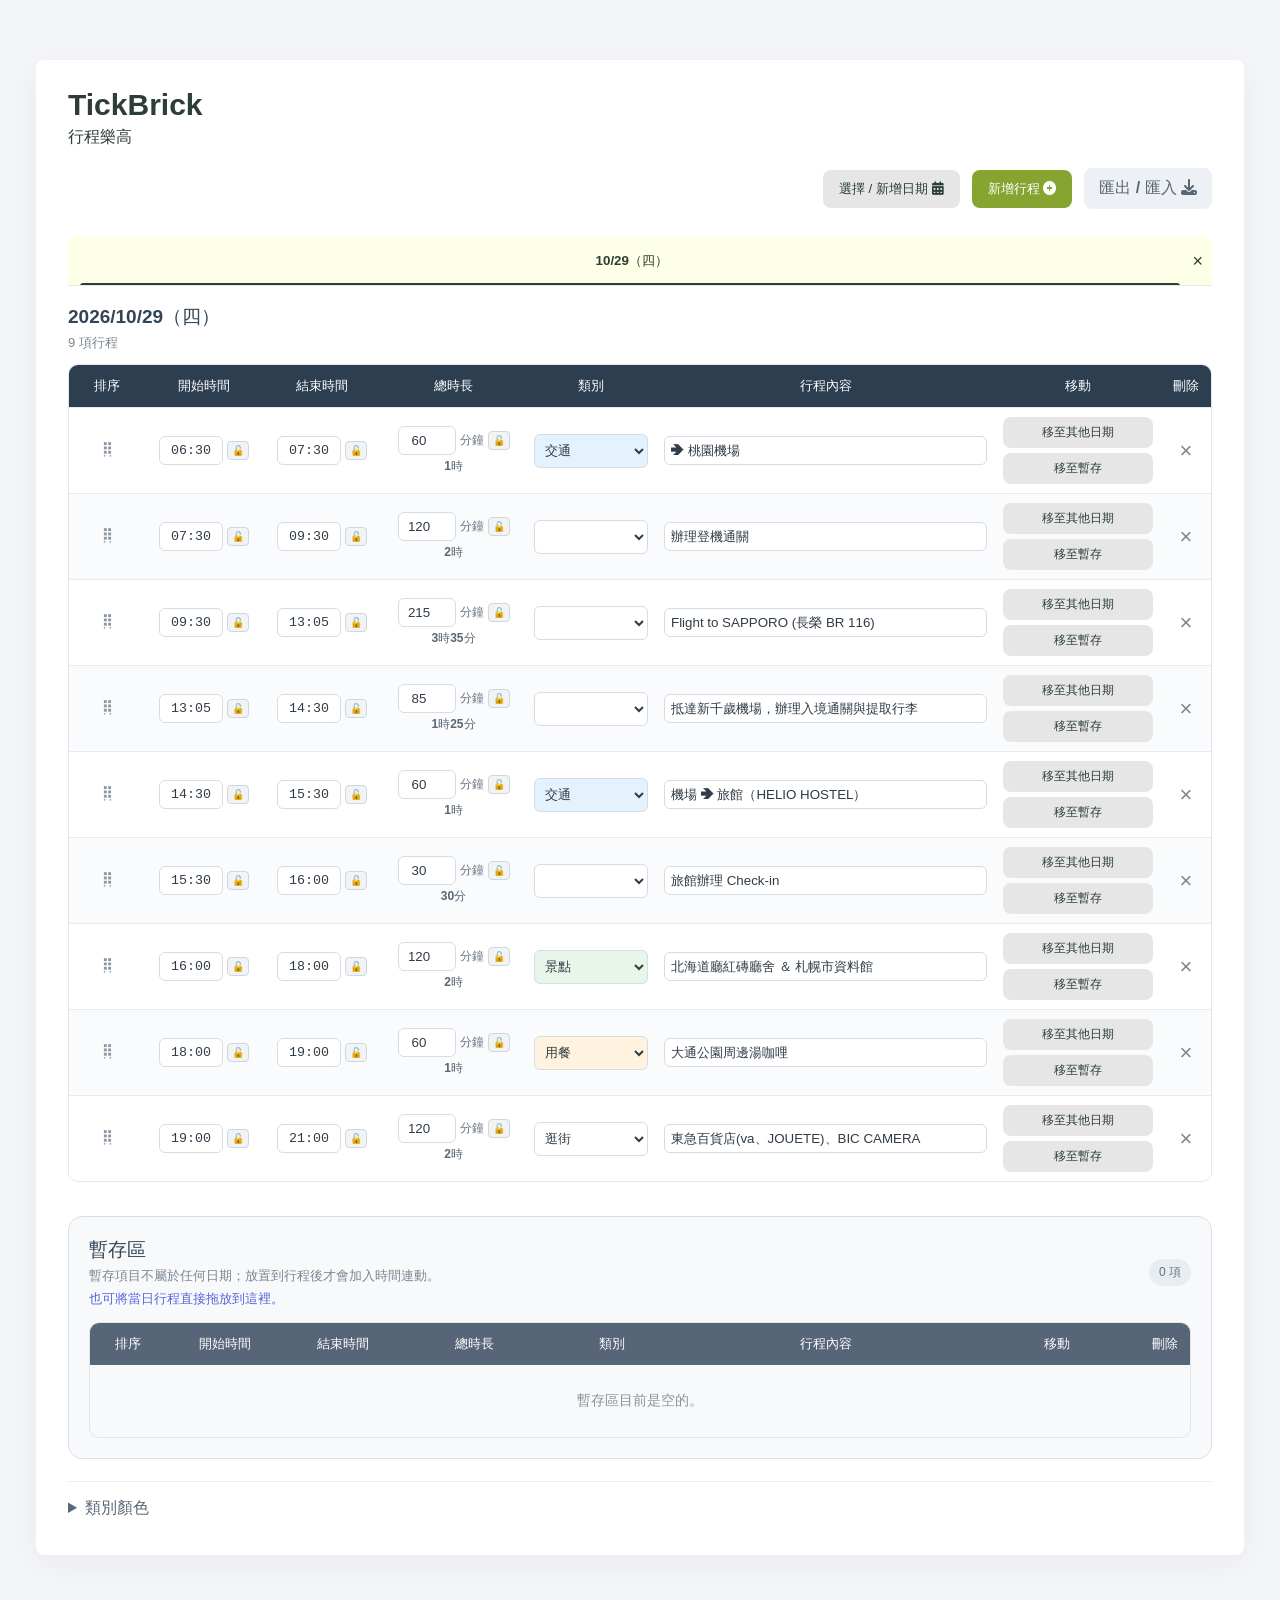
==== index.html @ a76e5cc6 "| 1.1.2 ~ 1.1.6 | 2026-10-02 | 限制行程僅能由排序欄位拖曳；新增日期頁籤插入位置標示；修正月末日期切換月份時可能跳過月份的問題。|" ====
<!doctype html>
<html lang="zh-TW">
<head>
  <meta charset="UTF-8">
  <meta name="viewport" content="width=device-width, initial-scale=1">
  <title>行程樂高 TickBrick</title>
  <meta name="description" content="TickBrick 讓行程像積木般自由堆疊。怎麼玩，時間都連動不卡關！">
  <meta name="theme-color" content="#2c3e50">
  <link rel="canonical" href="https://irenewhc.github.io/TickBrick/">
  <meta property="og:title" content="行程樂高 TickBrick">
  <meta property="og:description" content="TickBrick 讓行程像積木般自由堆疊。怎麼玩，時間都連動不卡關！">
  <meta property="og:type" content="website">
  <meta property="og:url" content="https://irenewhc.github.io/TickBrick/">
  <meta property="og:image" content="https://irenewhc.github.io/TickBrick/TickBrick_LOGO_Y.png">
  <meta property="og:image:alt" content="行程樂高 TickBrick 標誌">
  <meta name="twitter:card" content="summary_large_image">
  <meta name="twitter:title" content="行程樂高 TickBrick">
  <meta name="twitter:description" content="TickBrick 讓行程像積木般自由堆疊。怎麼玩，時間都連動不卡關！">
  <meta name="twitter:image" content="https://irenewhc.github.io/TickBrick/TickBrick_LOGO_Y.png">
  <link rel="icon" type="image/png" href="TickBrick_LOGO_Y_N.png">
  <link rel="stylesheet" href="https://cdnjs.cloudflare.com/ajax/libs/font-awesome/6.5.1/css/all.min.css">
  <link rel="stylesheet" href="style.css">
</head>
<body>
  <main class="container">
    <header class="page-header">
      <div><h1>TickBrick</h1><p class="subtitle">行程樂高</p></div>
      <div class="header-actions">
        <button id="calendarToggle" class="button secondary" type="button">選擇 / 新增日期  <i class="fa-solid fa-calendar-days"></i></button>
        <button id="addRowButton" class="button primary" type="button">新增行程 <i class="fa-solid fa-circle-plus"></i></button>
        <details class="export-menu">
          <summary>匯出 / 匯入 <i class="fa-solid fa-download"></i></summary>
          <div class="export-menu-list">
            <button id="exportImageButton" class="button" type="button">匯出圖片</button>
            <button id="exportPdfButton" class="button" type="button">匯出 PDF</button>
            <button id="exportJsonButton" class="button" type="button">匯出備份 JSON</button>
            <button id="importJsonButton" class="button" type="button">匯入備份 JSON</button>
          </div>
        </details>
        <input id="importFile" type="file" accept="application/json,.json" hidden>
        <div id="calendarPopover" class="calendar-popover" hidden>
          <div class="calendar-heading"><button id="calendarPrev" aria-label="上個月"><i class="fa-solid fa-angle-left"></i></button><strong id="calendarMonth"></strong><button id="calendarNext" aria-label="下個月"><i class="fa-solid fa-angle-right"></i></button></div>
          <div class="calendar-grid" id="calendarGrid"></div>
          <div class="calendar-legend"><span><i class="legend-has"></i>已有日期頁籤</span><span><i class="legend-none"></i>尚未建立</span></div>
        </div>
      </div>
    </header>

    <nav class="date-navigation" aria-label="行程日期">
      <div id="dateTabs" class="date-tabs" role="tablist"></div>
    </nav>

    <section class="day-section">
      <div class="section-heading"><div><h2 id="activeDateTitle"></h2><p id="daySummary"></p></div></div>
      <div class="table-wrap">
        <table id="itineraryTable">
          <thead><tr><th class="order-col">排序</th><th class="start-col">開始時間</th><th class="end-col">結束時間</th><th class="duration-col">總時長</th><th class="category-col">類別</th><th>行程內容</th><th class="move-col">移動</th><th class="delete-col">刪除</th></tr></thead>
          <tbody id="tableBody"></tbody>
        </table>
        <div id="emptyDay" class="empty-state" hidden>這一天目前沒有行程。你可以新增行程，或將暫存項目放到這一天。</div>
      </div>
    </section>

    <section id="stagingSection" class="staging-section">
      <div class="section-heading"><div><h2>暫存區</h2><p>暫存項目不屬於任何日期；放置到行程後才會加入時間連動。</p><p class="staging-drop-hint">也可將當日行程直接拖放到這裡。</p></div><span id="stagingCount" class="count-badge"></span></div>
      <div class="table-wrap"><table><thead><tr><th class="order-col">排序</th><th class="start-col">開始時間</th><th class="end-col">結束時間</th><th class="duration-col">總時長</th><th class="category-col">類別</th><th>行程內容</th><th class="move-col">移動</th><th class="delete-col">刪除</th></tr></thead><tbody id="stagingBody"></tbody></table><div id="emptyStaging" class="empty-state" hidden>暫存區目前是空的。</div></div>
    </section>

    <section class="category-settings"><details><summary>類別顏色</summary><div id="categoryColors" class="category-color-list"></div></details></section>
  </main>

  <dialog id="appDialog" class="app-dialog"><form method="dialog"><h2 id="dialogTitle"></h2><div id="dialogContent"></div><div id="dialogActions" class="dialog-actions"></div></form></dialog>
  <div id="toast" role="status" aria-live="polite"></div>
  <script src="script.js" defer></script>
</body>
</html>
---- style.css ----
:root {
    font-family: -apple-system, BlinkMacSystemFont, "Segoe UI", Roboto, sans-serif;
    color: #293645;
    background: #f3f5f8;
    font-synthesis: none;

    /* 綠色系 (Mint / Green) */ 
    --color-mint-light: #C2F0D5;
    --color-mint: #91E4B4; 
    --color-mint-bg: #ddf8e8;

    /* 黃色系 (Yellow) */
    --color-yellow: #FFF200;
    --color-yellow-light: #feffe7;

    /* 紅色系 (Red / Pink) */
    --color-red: #FF5252;
    --color-pink-light: #ffe1e1;

    /* 深綠色 (Dark Green / Neutral) */
    --color-dark-slate: #2C3E35;
    --color-gray-light: #dee9e2;

    /* 橄欖綠 / 綠黃色系 (Olive / Lime) */
    --color-olive: #87A330;
    --color-lime-light: #deeaac;

}

* {
    box-sizing: border-box
}

body {
    margin: 0;
    padding: 60px 36px;
}


/* input,
select {
    font: inherit;
} */

.container {
    max-width: 1220px;
    margin: 0 auto;
    padding: 28px 32px 36px;
    background: white;
    border-radius: 8px;
    box-shadow: 0 8px 30px #2233440c
}

.page-header {
    /* display: flex;
    justify-content: space-between;
    align-items: center;
    gap: 18px; */
    margin-bottom: 28px;
}

h1 {
    font-size: 30px;
    color: var(--color-dark-slate);
    margin: 0 0 5px;
}

.subtitle {
    margin: 0;
    color: var(--color-dark-slate);
}

.header-actions {
    position: relative;
    display: flex;
    align-items: center;
    justify-content: flex-end;
    gap: 12px;
    flex-wrap: wrap;
    margin-top: 20px;
}

.button {
    border: 0;
    border-radius: 8px;
    padding: 10px 16px;
    font-weight: 500;
    cursor: pointer;
    transition: background .15s, transform .15s;
    color: var(--color-dark-slate);
    background-color: #e6e6e6;
}

.button:hover {
    filter: brightness(.97);
    transform: translateY(-1px)
}

#calendarToggle:hover {
    background: var(--color-yellow);
    filter: none
}

.button:disabled {
    opacity: .45;
    cursor: not-allowed;
    transform: none
}

.button.primary {
    background: var(--color-olive);
    color: white;
}

.button.secondary {
    background: #e6e6e6;
}

.button.danger {
    background: var(--color-red);
    color: white
}

.button.small {
    padding: 7px 9px;
    font-size: 12px;
    white-space: nowrap
}

.date-navigation {
    display: flex;
    align-items: center;
    gap: 12px;
    border-bottom: 1px solid #e4e8ed;
    margin-bottom: 18px
}

.date-tabs {
    display: flex;
    align-items: stretch;
    gap: 6px;
    flex: 1;
    min-width: 0;
    overflow: hidden;
    min-height: 48px
}

.date-tab {
    position: relative;
    display: flex;
    align-items: stretch;
    flex: 1 1 0;
    min-width: 0;
    border-radius: 8px 8px 0 0;
    overflow: hidden;
    transition: flex-grow .18s ease
}

.date-tab:hover {
    flex-grow: 2.2
}

.date-tab-select {
    position: relative;
    min-width: 0;
    overflow: hidden;
    text-overflow: ellipsis;
    padding: 11px 8px 11px 15px;
    border: 0;
    background: transparent;
    color: #66727f;
    white-space: nowrap;
    cursor: pointer;
    flex: 1
}

.date-tab:hover .date-tab-select {
    overflow: visible;
    text-overflow: clip
}

.date-tab:hover .date-tab-select:after,
.date-tab.active .date-tab-select:after {
    content: "";
    position: absolute;
    bottom: -1px;
    left: 12px;
    right: 8px;
    height: 3px;
    background: var(--color-dark-slate);
    border-radius: 4px 4px 0 0
}

.date-tab.active .date-tab-select {
    color: var(--color-dark-slate);
    background: var(--color-yellow-light);
    font-weight: 700;
}

.date-tab-close {
    border: 0;
    padding: 0 9px 1px 4px;
    background: transparent;
    color: #84909c;
    font-size: 18px;
    line-height: 1;
    cursor: pointer
}

.date-tab.active .date-tab-close {
    background: var(--color-yellow-light);
    color: var(--color-dark-slate);
}

.date-tab-close:hover {
    background: var(--color-pink-light) !important;
    color: var(--color-red) !important;
}

.date-tab[draggable=true] {
    cursor: grab
}

.date-tab:active {
    cursor: grabbing
}

.export-menu {
    position: relative
}

.export-menu summary {
    list-style: none;
    border-radius: 8px;
    padding: 10px 15px;
    font-weight: 650;
    cursor: pointer;
    color: #596675;
    background: #edf0f4;
    transition: background .15s, transform .15s
}

.export-menu summary::-webkit-details-marker {
    display: none
}

.export-menu summary:hover {
    filter: brightness(.97);
    transform: translateY(-1px)
}

.export-menu-list {
    position: absolute;
    right: 0;
    top: calc(100% + 7px);
    z-index: 11;
    display: grid;
    gap: 7px;
    min-width: 174px;
    padding: 9px;
    background: #fff;
    border: 1px solid #dfe4eb;
    border-radius: 10px;
    box-shadow: 0 12px 32px #24344724
}

.export-menu-list .button {
    text-align: left;
    white-space: nowrap
}

.day-section {
    margin-bottom: 32px
}

.section-heading {
    display: flex;
    align-items: center;
    justify-content: space-between;
    gap: 15px;
    margin: 0 0 12px
}

.section-heading h2 {
    font-size: 19px;
    margin: 0 0 4px;
    color: #334455
}

.section-heading p {
    font-size: 13px;
    color: #7a8692;
    margin: 0
}

.table-wrap {
    overflow-x: auto;
    border: 1px solid #e2e6eb;
    border-radius: 10px
}

table {
    width: 100%;
    border-collapse: collapse;
    min-width: 760px
}

th {
    background: #2c3e50;
    color: #fff;
    font-size: 13px;
    font-weight: 650;
    padding: 12px 9px;
    text-align: center
}

td {
    border-top: 1px solid #e7eaee;
    padding: 9px 8px;
    text-align: center;
    vertical-align: middle
}

.order-col {
    width: 76px
}

.start-col,
.end-col {
    width: 118px
}

.duration-col {
    width: 145px
}

.category-col {
    width: 130px
}

.move-col {
    width: 166px
}

.delete-col {
    width: 50px
}

.schedule-row {
    background: #fff
}

.schedule-row:nth-child(even) {
    background: #fafbfc
}

.schedule-row.drag-over {
    box-shadow: inset 0 3px #5662e9
}

.pending-row {
    background: #fff8df !important
}

.new-row-highlight {
    background: #e9f49d !important
}

.conflict-highlight {
    outline: 3px solid #e74c3c;
    outline-offset: -3px;
    background: #fdedec !important;
    animation: pulse-border 1s infinite alternate
}

.conflict-field-highlight {
    background: #ffeaa7 !important;
    box-shadow: 0 0 8px #d6303199;
    font-weight: 700
}

@keyframes pulse-border {
    from {
        outline-color: #e74c3c;
        box-shadow: inset 0 0 5px #e74c3c80
    }

    to {
        outline-color: #c0392b;
        box-shadow: inset 0 0 15px #c0392bcc
    }
}

.drag-handle {
    display: inline-block;
    cursor: grab;
    color: #8a96a3;
    font-size: 23px;
    line-height: 1;
    user-select: none
}

.pending-tag {
    display: block;
    font-size: 10px;
    color: #946c00;
    font-weight: 700;
    margin-top: 4px
}

.time-cell,
.duration-cell {
    display: flex;
    justify-content: center;
    align-items: center;
    gap: 4px
}

.time-input {
    width: 64px;
    text-align: center;
    font-family: ui-monospace, monospace
}

.duration-cell {
    display: grid;
    gap: 3px;
    font-size: 12px;
    color: #697581
}

.duration-editor {
    display: flex;
    justify-content: center;
    align-items: center;
    gap: 4px
}

.duration-input {
    width: 58px;
    text-align: center
}

.duration-display {
    color: #596675;
    font-weight: 650
}

.lock-btn {
    border: 1px solid #cfd6de;
    border-radius: 4px;
    background: #f1f3f5;
    color: #70808d;
    font-size: 10px;
    padding: 3px 4px;
    cursor: pointer
}

.lock-btn.locked {
    background: #e74c3c;
    border-color: #c0392b;
    color: #fff
}

input,
select {
    border: 1px solid #d6dce3;
    border-radius: 6px;
    padding: 6px;
    color: #303c47;
    background: white
}

.category-select {
    width: 100%;
    min-height: 34px
}

.content-input {
    width: 100%;
    min-width: 170px;
    text-align: left
}

.row-actions {
    display: flex;
    flex-direction: column;
    align-items: center;
    justify-content: center;
    gap: 5px
}

.row-actions .button {
    width: 100%;
    box-sizing: border-box;
    text-align: center
}

.icon-button {
    border: 0;
    border-radius: 6px;
    background: transparent;
    color: #7e8893;
    font-size: 22px;
    cursor: pointer;
    padding: 4px 8px
}

.icon-button:hover {
    background: #f7e9eb;
    color: #be3844
}

.empty-state {
    padding: 27px;
    text-align: center;
    color: #89939d;
    font-size: 14px
}

.empty-state.drag-over {
    box-shadow: inset 0 0 0 3px #5662e9;
    background: #eef0ff
}

.staging-section {
    margin-top: 34px;
    padding: 20px;
    border: 1px solid #d9e0e8;
    border-radius: 14px;
    background: #f7f9fb;
    transition: border-color .15s, background .15s, box-shadow .15s
}

.staging-section.drop-target {
    border-color: #5662e9;
    background: #eef0ff;
    box-shadow: 0 0 0 3px #5662e929
}

.staging-drop-hint {
    margin-top: 5px !important;
    color: #5965db !important;
    font-weight: 650
}

.staging-section .section-heading {
    margin-bottom: 14px
}

.staging-section th {
    background: #566578
}

.count-badge {
    padding: 5px 10px;
    border-radius: 99px;
    background: #e8edf2;
    color: #61707e;
    font-size: 12px;
    white-space: nowrap
}

.category-settings {
    margin-top: 22px;
    border-top: 1px solid #edf0f3;
    padding-top: 16px
}

.category-settings summary {
    cursor: pointer;
    color: #596675;
    font-weight: 650
}

.category-color-list {
    display: flex;
    gap: 18px;
    flex-wrap: wrap;
    padding: 16px 4px 2px
}

.category-color {
    display: flex;
    align-items: center;
    gap: 8px;
    font-size: 13px
}

.category-color input {
    width: 36px;
    height: 28px;
    padding: 2px;
    cursor: pointer
}

.calendar-popover {
    position: absolute;
    right: 0;
    top: 46px;
    width: 300px;
    padding: 15px;
    background: white;
    border: 1px solid #dfe4eb;
    border-radius: 12px;
    box-shadow: 0 12px 32px #24344724;
    z-index: 10
}

.calendar-heading {
    display: flex;
    align-items: center;
    justify-content: space-between;
    margin-bottom: 11px
}

.calendar-heading button {
    width: 31px;
    height: 31px;
    border: 0;
    border-radius: 7px;
    background: #f0f2f6;
    font-size: 22px;
    cursor: pointer
}

.calendar-grid {
    display: grid;
    grid-template-columns: repeat(7, 1fr);
    gap: 4px;
    text-align: center
}

.weekday {
    padding: 5px 0;
    font-size: 11px;
    color: #83909d
}

.calendar-day {
    height: 31px;
    border: 1px solid transparent;
    border-radius: 7px;
    background: #f0f2f5;
    color: #737f8b;
    cursor: pointer
}

.calendar-day.has-date {
    background: #e4f3ea;
    color: #267347;
    font-weight: 700
}

.calendar-day.selected {
    outline: 2px solid #5a63e8;
    outline-offset: 1px
}

.calendar-day:disabled {
    cursor: not-allowed;
    opacity: .56
}

.calendar-day:hover {
    border-color: #6470ed
}

.calendar-legend {
    display: flex;
    gap: 13px;
    margin-top: 12px;
    font-size: 11px;
    color: #77828e
}

.calendar-legend span {
    display: flex;
    align-items: center;
    gap: 5px
}

.calendar-legend i {
    width: 11px;
    height: 11px;
    border-radius: 3px;
    background: #e4f3ea
}

.calendar-legend .legend-none {
    background: #f0f2f5
}

.app-dialog {
    width: min(520px, calc(100% - 30px));
    border: 0;
    border-radius: 14px;
    padding: 24px;
    box-shadow: 0 22px 70px #1c2a3b38;
    color: #344252
}

.app-dialog::backdrop {
    background: #17243470
}

.app-dialog h2 {
    font-size: 19px;
    margin: 0 0 16px
}

.app-dialog form {
    margin: 0
}

.app-dialog p {
    line-height: 1.6
}

.dialog-actions {
    display: flex;
    justify-content: flex-end;
    gap: 9px;
    flex-wrap: wrap;
    margin-top: 22px
}

.date-choice {
    display: grid;
    gap: 10px
}

.date-choice p {
    margin: 0 0 3px
}

.date-choice small {
    color: #7b8792
}

.delete-confirm-item {
    padding: 8px 10px;
    border-radius: 6px;
    background: #ecf0f1;
    color: #2c3e50;
    font-weight: 700;
    line-height: 1.5
}

.conflict-message {
    color: #c0392b;
    font-weight: 700
}

.conflict-hint {
    color: #687581;
    font-size: 13px
}

.export-options {
    display: grid;
    gap: 13px
}

.select-all {
    font-weight: 700
}

.export-date-list {
    display: grid;
    grid-template-columns: repeat(2, minmax(0, 1fr));
    gap: 9px;
    padding: 12px;
    background: #f6f8fa;
    border-radius: 8px;
    max-height: 220px;
    overflow: auto
}

.export-date-list label,
.pdf-mode label {
    display: flex;
    align-items: center;
    gap: 7px;
    font-size: 14px
}

.export-date-list input,
.pdf-mode input,
.select-all input {
    accent-color: #545fe7
}

.pdf-mode {
    display: grid;
    gap: 9px;
    border: 1px solid #e1e5eb;
    border-radius: 8px;
    padding: 12px
}

.pdf-mode legend {
    padding: 0 5px;
    font-size: 13px;
    color: #6c7885
}

.pdf-mode label:has(input:disabled) {
    color: #98a2ad;
    cursor: not-allowed
}

.pdf-mode .option-hint {
    font-size: 12px;
    color: #87919b
}

#toast {
    position: fixed;
    bottom: 22px;
    left: 50%;
    transform: translate(-50%, 15px);
    opacity: 0;
    pointer-events: none;
    background: #243746;
    color: white;
    padding: 11px 18px;
    border-radius: 9px;
    box-shadow: 0 7px 22px #1e2b3b2a;
    transition: opacity .2s, transform .2s;
    z-index: 20;
    font-size: 14px
}

#toast.show {
    opacity: 1;
    transform: translate(-50%, 0)
}

@media(max-width:720px) {
    body {
        padding: 12px 8px 36px
    }

    .container {
        padding: 21px 13px;
        border-radius: 12px
    }

    .page-header {
        align-items: flex-start;
        flex-direction: column
    }

    h1 {
        font-size: 25px
    }

    .header-actions {
        width: 100%;
        justify-content: stretch
    }

    .header-actions>.button,
    .export-menu {
        flex: 1
    }

    .header-actions .button,
    .export-menu summary {
        font-size: 12px;
        padding: 9px;
        width: 100%;
        text-align: center
    }

    .export-menu-list {
        left: 0;
        right: auto;
        min-width: 100%
    }

    .date-navigation {
        align-items: flex-start
    }

    .date-tabs {
        min-height: 43px
    }

    .date-tab-select {
        padding: 10px 5px 10px 11px;
        font-size: 13px
    }

    .date-tab-close {
        padding-right: 7px;
        font-size: 16px
    }

    .section-heading {
        align-items: flex-start
    }

    .section-heading h2 {
        font-size: 17px
    }

    .section-heading p {
        max-width: 270px;
        line-height: 1.45
    }

    .staging-section {
        padding: 14px 9px
    }

    .export-date-list {
        grid-template-columns: 1fr
    }

    .dialog-actions .button {
        flex: 1
    }
}

@media print {
    body {
        padding: 0;
        background: #fff
    }

    .container {
        box-shadow: none;
        max-width: none;
        padding: 0
    }

    .page-header,
    .date-navigation,
    .staging-section,
    .category-settings,
    .section-heading button {
        display: none !important
    }

    .table-wrap {
        overflow: visible;
        border: 0
    }

    table {
        min-width: 0
    }

    th,
    td {
        border: 1px solid #bbb
    }

    th {
        background: #ddd;
        color: #222;
        print-color-adjust: exact
    }

    .day-section {
        margin: 0
    }
}
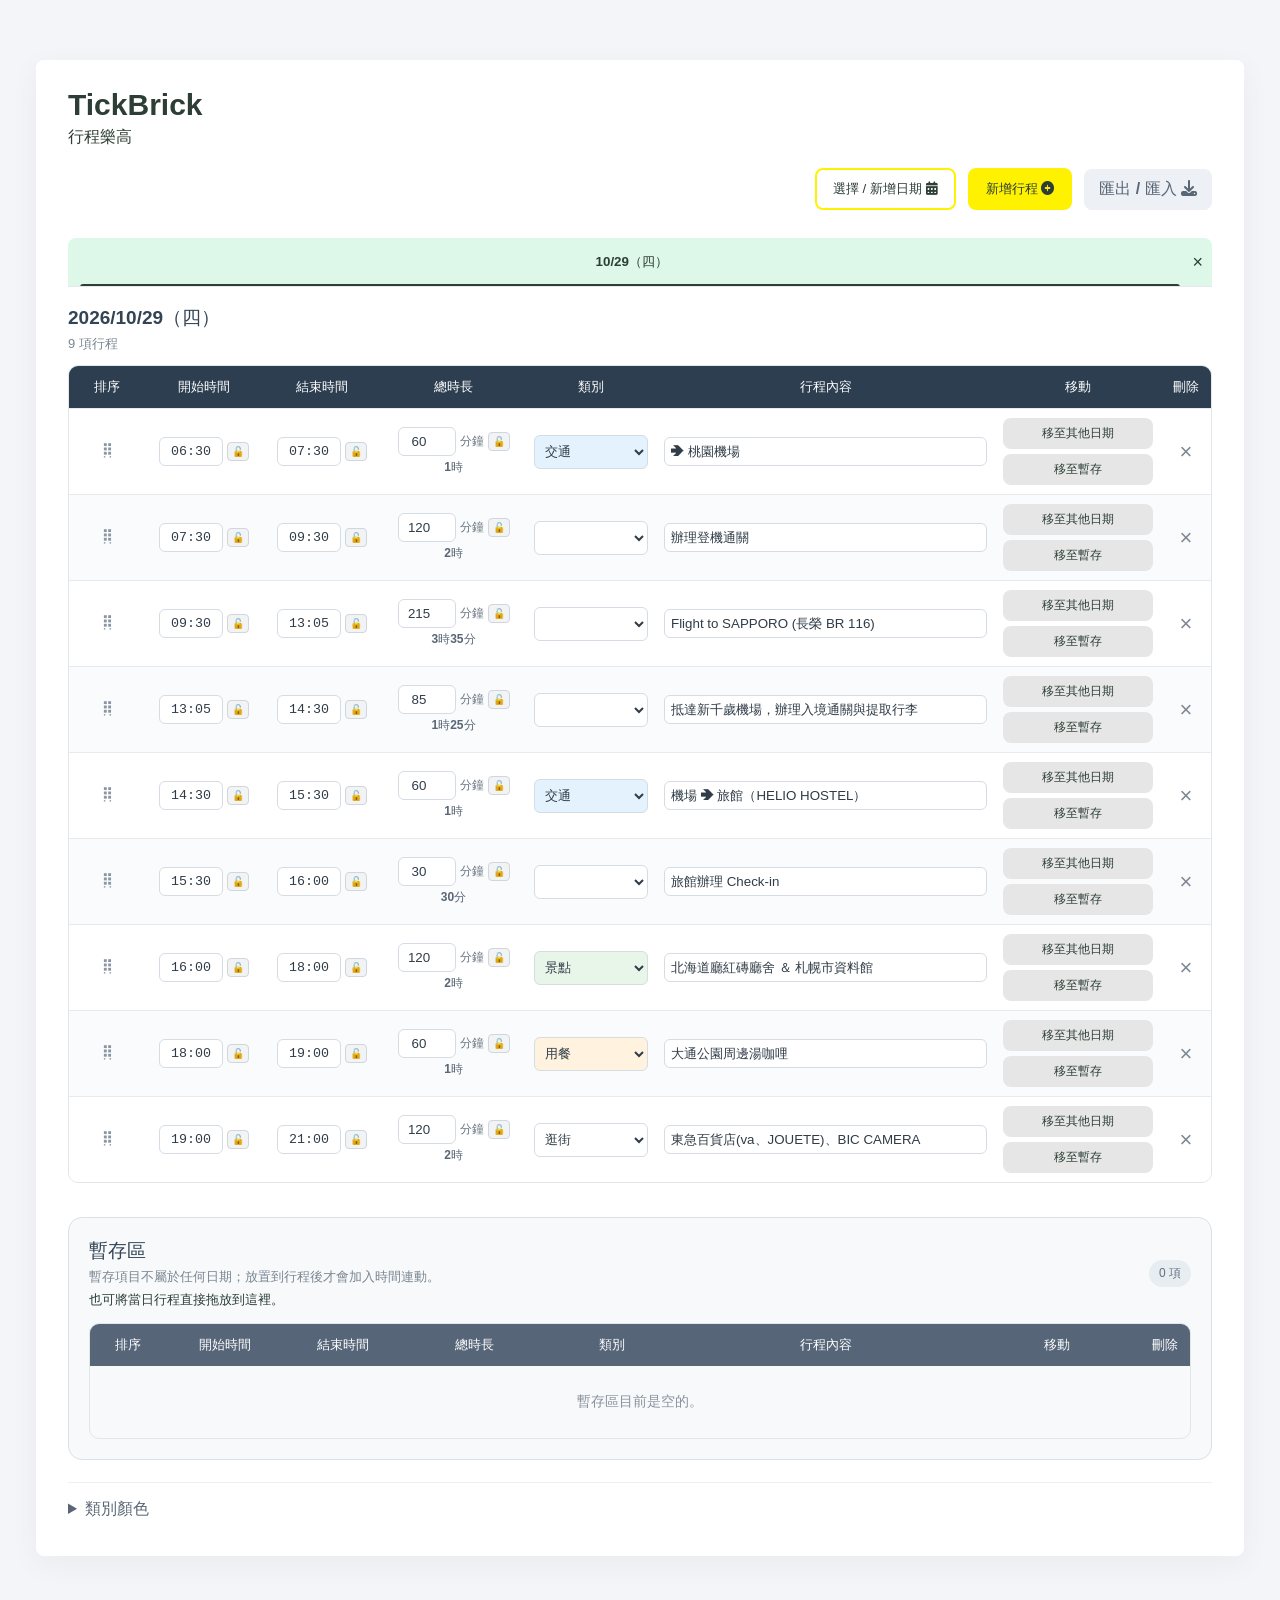
==== commit e9279f51: "renew css color" ====
--- a/index.html
+++ b/index.html
@@ -26,7 +26,7 @@
     <header class="page-header">
       <div><h1>TickBrick</h1><p class="subtitle">行程樂高</p></div>
       <div class="header-actions">
-        <button id="calendarToggle" class="button secondary" type="button">選擇 / 新增日期  <i class="fa-solid fa-calendar-days"></i></button>
+        <button id="calendarToggle" class="button minor" type="button">選擇 / 新增日期  <i class="fa-solid fa-calendar-days"></i></button>
         <button id="addRowButton" class="button primary" type="button">新增行程 <i class="fa-solid fa-circle-plus"></i></button>
         <details class="export-menu">
           <summary>匯出 / 匯入 <i class="fa-solid fa-download"></i></summary>
--- a/style.css
+++ b/style.css
@@ -93,11 +93,10 @@
 
 .button:hover {
     filter: brightness(.97);
-    transform: translateY(-1px)
+    transform: translateY(-3px)
 }
 
 #calendarToggle:hover {
-    background: var(--color-yellow);
     filter: none
 }
 
@@ -108,12 +107,17 @@
 }
 
 .button.primary {
-    background: var(--color-olive);
-    color: white;
+    background: var(--color-yellow);
+    border: 2px solid var(--color-yellow);
+}
+
+.button.minor {
+    background: white;
+    border: 2px solid var(--color-yellow);
 }
 
 .button.secondary {
-    background: #e6e6e6;
+    /* background: white; */
 }
 
 .button.danger {
@@ -153,11 +157,15 @@
     min-width: 0;
     border-radius: 8px 8px 0 0;
     overflow: hidden;
-    transition: flex-grow .18s ease
+    transition: flex-grow .18s ease;
 }
 
 .date-tab:hover {
-    flex-grow: 2.2
+    flex-grow: 2.2;
+}
+
+.date-tabs.is-dragging .date-tab:hover {
+    flex-grow: 1;
 }
 
 .date-tab-select {
@@ -171,12 +179,12 @@
     color: #66727f;
     white-space: nowrap;
     cursor: pointer;
-    flex: 1
+    flex: 1;
 }
 
 .date-tab:hover .date-tab-select {
     overflow: visible;
-    text-overflow: clip
+    text-overflow: clip;
 }
 
 .date-tab:hover .date-tab-select:after,
@@ -193,7 +201,7 @@
 
 .date-tab.active .date-tab-select {
     color: var(--color-dark-slate);
-    background: var(--color-yellow-light);
+    background: var(--color-mint-bg);
     font-weight: 700;
 }
 
@@ -208,7 +216,7 @@
 }
 
 .date-tab.active .date-tab-close {
-    background: var(--color-yellow-light);
+    background: var(--color-mint-bg);
     color: var(--color-dark-slate);
 }
 
@@ -223,6 +231,32 @@
 
 .date-tab:active {
     cursor: grabbing
+}
+
+.date-tab.tab-dragging {
+    opacity: .45
+}
+
+.date-tab.tab-drop-before::before,
+.date-tab.tab-drop-after::after {
+    content: "";
+    position: absolute;
+    z-index: 2;
+    top: 5px;
+    bottom: 5px;
+    width: 4px;
+    border-radius: 4px;
+    background: #5662e9;
+    box-shadow: 0 0 0 2px #eef0ff;
+    pointer-events: none
+}
+
+.date-tab.tab-drop-before::before {
+    left: 0
+}
+
+.date-tab.tab-drop-after::after {
+    right: 0
 }
 
 .export-menu {
@@ -358,6 +392,10 @@
     box-shadow: inset 0 3px #5662e9
 }
 
+.schedule-row.row-dragging {
+    opacity: .42
+}
+
 .pending-row {
     background: #fff8df !important
 }
@@ -508,7 +546,7 @@
 
 .icon-button:hover {
     background: #f7e9eb;
-    color: #be3844
+    color: var(--color-red)
 }
 
 .empty-state {
@@ -540,7 +578,7 @@
 
 .staging-drop-hint {
     margin-top: 5px !important;
-    color: #5965db !important;
+    color: var(--color-dark-slate) !important;
     font-weight: 650
 }
 
@@ -647,8 +685,8 @@
 }
 
 .calendar-day.has-date {
-    background: #e4f3ea;
-    color: #267347;
+    background: var(--color-pink-light);
+    color: var(--color-red);
     font-weight: 700
 }
 
@@ -967,4 +1005,4 @@
     .day-section {
         margin: 0
     }
-}+}
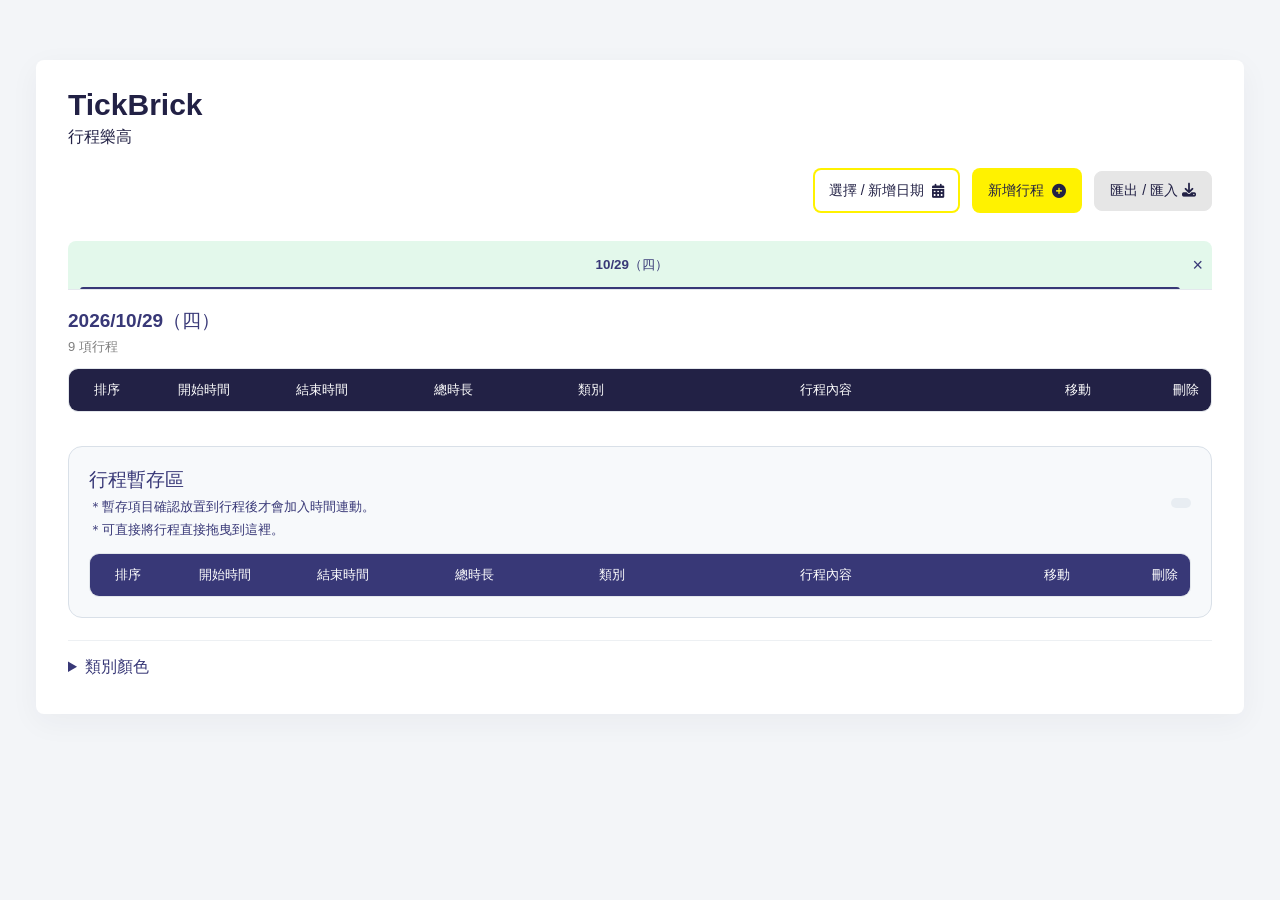
==== commit d8510d8f: "| 1.2.21~1.2.25 | 2026-10-05 | 調整時間連動多選項燈箱文案+xo4u1,6。新增三欄位、空白內容、無重複內文，以及真實鎖定篩選為單一選項時正確自動執行的回歸測試。 |" ====
--- a/index.html
+++ b/index.html
@@ -62,7 +62,7 @@
     </section>
 
     <section id="stagingSection" class="staging-section">
-      <div class="section-heading"><div><h2>暫存區</h2><p>暫存項目不屬於任何日期；放置到行程後才會加入時間連動。</p><p class="staging-drop-hint">也可將當日行程直接拖放到這裡。</p></div><span id="stagingCount" class="count-badge"></span></div>
+      <div class="section-heading"><div><h2>行程暫存區</h2><p class="staging-drop-hint">＊暫存項目確認放置到行程後才會加入時間連動。</p><p class="staging-drop-hint">＊可直接將行程直接拖曳到這裡。</p></div><span id="stagingCount" class="count-badge"></span></div>
       <div class="table-wrap"><table><thead><tr><th class="order-col">排序</th><th class="start-col">開始時間</th><th class="end-col">結束時間</th><th class="duration-col">總時長</th><th class="category-col">類別</th><th>行程內容</th><th class="move-col">移動</th><th class="delete-col">刪除</th></tr></thead><tbody id="stagingBody"></tbody></table><div id="emptyStaging" class="empty-state" hidden>暫存區目前是空的。</div></div>
     </section>
 
--- a/style.css
+++ b/style.css
@@ -1,29 +1,40 @@
+/* 基礎設定：字型、色彩變數與全域版面 */
 :root {
     font-family: -apple-system, BlinkMacSystemFont, "Segoe UI", Roboto, sans-serif;
-    color: #293645;
+    color: var(--color-purple-950);
     background: #f3f5f8;
     font-synthesis: none;
 
     /* 綠色系 (Mint / Green) */ 
     --color-mint-light: #C2F0D5;
-    --color-mint: #91E4B4; 
-    --color-mint-bg: #ddf8e8;
+    /* --color-mint: #91E4B4;  */
+    --color-mint-bg: #e3f8eb;
 
     /* 黃色系 (Yellow) */
     --color-yellow: #FFF200;
+    --color-yellow-hover: #cab300;
     --color-yellow-light: #feffe7;
+    --color-yellow-bg: #fffccc;
 
     /* 紅色系 (Red / Pink) */
     --color-red: #FF5252;
     --color-pink-light: #ffe1e1;
-
-    /* 深綠色 (Dark Green / Neutral) */
-    --color-dark-slate: #2C3E35;
-    --color-gray-light: #dee9e2;
-
-    /* 橄欖綠 / 綠黃色系 (Olive / Lime) */
-    --color-olive: #87A330;
-    --color-lime-light: #deeaac;
+    --color-pink-bg: #fff1f1;
+    --color-pink-heavy: #c11414;
+
+    /* 灰色 (Gray) */
+    --color-gray: #e6e6e6;
+    --color-gray-light: #f6f6f6;
+    --color-gray-heavy: #7F7F7F;
+
+    /* 藍紫色 (Purple) */
+    --color-purple-300: #b0bef1;
+    --color-purple-200: #ced8f7;
+    --color-purple-700: #4e4ab8;
+    --color-purple-800: #3D3B8E;
+    --color-purple-900: #383877;
+    --color-purple-950: #222145;
+
 
 }
 
@@ -42,6 +53,7 @@
     font: inherit;
 } */
 
+/* 頁首與共用按鈕 */
 .container {
     max-width: 1220px;
     margin: 0 auto;
@@ -61,13 +73,13 @@
 
 h1 {
     font-size: 30px;
-    color: var(--color-dark-slate);
+    color: var(--color-purple-950);
     margin: 0 0 5px;
 }
 
 .subtitle {
     margin: 0;
-    color: var(--color-dark-slate);
+    color: var(--color-purple-950);
 }
 
 .header-actions {
@@ -81,56 +93,76 @@
 }
 
 .button {
+    display: inline-flex;
+    align-items: center;
+    justify-content: center;
+    gap: 8px;
     border: 0;
     border-radius: 8px;
-    padding: 10px 16px;
+    padding: 12px 16px;
+    font-size: 14px;
     font-weight: 500;
+    line-height: 1.5;
     cursor: pointer;
-    transition: background .15s, transform .15s;
-    color: var(--color-dark-slate);
-    background-color: #e6e6e6;
-}
-
-.button:hover {
-    filter: brightness(.97);
+    transition: background-color .15s, box-shadow .15s, filter .15s, transform .15s;
+    color: var(--color-purple-950);
+    background-color: var(--color-gray);
+}
+
+.button:hover:not(:disabled) {
+    filter: brightness(.96);
     transform: translateY(-3px)
 }
 
-#calendarToggle:hover {
-    filter: none
+.button:active:not(:disabled) {
+    filter: brightness(.96);
+    transform: translateY(0)
 }
 
 .button:disabled {
     opacity: .45;
     cursor: not-allowed;
+    filter: none;
     transform: none
 }
 
+.button:focus-visible {
+    outline: 2px solid var(--color-purple-700);
+    outline-offset: 2px
+}
+
 .button.primary {
-    background: var(--color-yellow);
-    border: 2px solid var(--color-yellow);
+    background-color: var(--color-yellow);
+}
+
+.button.primary:hover:not(:disabled),
+.button.primary:active:not(:disabled) {
+    filter: brightness(.96)
 }
 
 .button.minor {
-    background: white;
-    border: 2px solid var(--color-yellow);
-}
-
-.button.secondary {
-    /* background: white; */
+    background-color: white;
+    box-shadow: inset 0 0 0 2px var(--color-yellow);
+}
+
+.button.minor:hover:not(:disabled),
+.button.minor:active:not(:disabled) {
+    box-shadow: inset 0 0 0 2px var(--color-yellow-hover);
+    filter: none
 }
 
 .button.danger {
-    background: var(--color-red);
+    background-color: var(--color-red);
     color: white
 }
 
 .button.small {
-    padding: 7px 9px;
+    padding: 8px 12px;
     font-size: 12px;
     white-space: nowrap
 }
 
+/* 日期導覽與頁籤 */
 .date-navigation {
     display: flex;
     align-items: center;
@@ -195,12 +227,12 @@
     left: 12px;
     right: 8px;
     height: 3px;
-    background: var(--color-dark-slate);
+    background: var(--color-purple-900);
     border-radius: 4px 4px 0 0
 }
 
 .date-tab.active .date-tab-select {
-    color: var(--color-dark-slate);
+    color: var(--color-purple-900);
     background: var(--color-mint-bg);
     font-weight: 700;
 }
@@ -217,16 +249,18 @@
 
 .date-tab.active .date-tab-close {
     background: var(--color-mint-bg);
-    color: var(--color-dark-slate);
-}
-
-.date-tab-close:hover {
-    background: var(--color-pink-light) !important;
-    color: var(--color-red) !important;
+    color: var(--color-purple-900);
+}
+
+.date-tab-close:hover,
+.date-tab.active .date-tab-close:hover {
+    background: var(--color-pink-light);
+    color: var(--color-red);
 }
 
 .date-tab[draggable=true] {
-    cursor: grab
+    cursor: grab;
+    touch-action: none
 }
 
 .date-tab:active {
@@ -246,7 +280,7 @@
     bottom: 5px;
     width: 4px;
     border-radius: 4px;
-    background: #5662e9;
+    background: var(--color-purple-700);
     box-shadow: 0 0 0 2px #eef0ff;
     pointer-events: none
 }
@@ -259,6 +293,7 @@
     right: 0
 }
 
+/* 備份與匯出選單 */
 .export-menu {
     position: relative
 }
@@ -267,20 +302,22 @@
     list-style: none;
     border-radius: 8px;
     padding: 10px 15px;
-    font-weight: 650;
+    font-weight: 500;
     cursor: pointer;
-    color: #596675;
-    background: #edf0f4;
-    transition: background .15s, transform .15s
+    color: var(--color-purple-950);
+    background: var(--color-gray);
+    transition: background .15s, transform .15s;
+    font-size: 14px;
+    border: 1px solid var(--color-gray);
 }
 
 .export-menu summary::-webkit-details-marker {
-    display: none
+    display: none;
 }
 
 .export-menu summary:hover {
     filter: brightness(.97);
-    transform: translateY(-1px)
+    transform: translateY(-3px);
 }
 
 .export-menu-list {
@@ -289,22 +326,22 @@
     top: calc(100% + 7px);
     z-index: 11;
     display: grid;
-    gap: 7px;
+    gap: 12px;
     min-width: 174px;
-    padding: 9px;
+    padding: 16px;
     background: #fff;
-    border: 1px solid #dfe4eb;
-    border-radius: 10px;
-    box-shadow: 0 12px 32px #24344724
+    border: 1px solid var(--color-gray-light);
+    border-radius: 12px;
+    box-shadow: 0 50px 50px #24344724;
 }
 
 .export-menu-list .button {
-    text-align: left;
-    white-space: nowrap
-}
-
+    white-space: nowrap;
+}
+
+/* 行程區段與表格基礎 */
 .day-section {
-    margin-bottom: 32px
+    margin-bottom: 32px;
 }
 
 .section-heading {
@@ -318,19 +355,19 @@
 .section-heading h2 {
     font-size: 19px;
     margin: 0 0 4px;
-    color: #334455
+    color: var(--color-purple-900);
 }
 
 .section-heading p {
     font-size: 13px;
-    color: #7a8692;
+    color: var(--color-gray-heavy);
     margin: 0
 }
 
 .table-wrap {
     overflow-x: auto;
     border: 1px solid #e2e6eb;
-    border-radius: 10px
+    border-radius: 10px;
 }
 
 table {
@@ -340,7 +377,7 @@
 }
 
 th {
-    background: #2c3e50;
+    background: #222145;
     color: #fff;
     font-size: 13px;
     font-weight: 650;
@@ -355,6 +392,7 @@
     vertical-align: middle
 }
 
+/* 表格欄位寬度 */
 .order-col {
     width: 76px
 }
@@ -380,6 +418,7 @@
     width: 50px
 }
 
+/* 行程列狀態與拖曳效果 */
 .schedule-row {
     background: #fff
 }
@@ -389,43 +428,70 @@
 }
 
 .schedule-row.drag-over {
-    box-shadow: inset 0 3px #5662e9
+    box-shadow: inset 0 3px var(--color-purple-700);
+}
+
+.schedule-row.touch-drop-before,
+.schedule-row.touch-drop-after {
+    position: relative
+}
+
+.schedule-row.touch-drop-before::before,
+.schedule-row.touch-drop-after::after {
+    content: "";
+    position: absolute;
+    z-index: 3;
+    left: 7px;
+    right: 7px;
+    height: 3px;
+    border-radius: 4px;
+    background: var(--color-purple-700);
+    pointer-events: none
+}
+
+.schedule-row.touch-drop-before::before {
+    top: -2px
+}
+
+.schedule-row.touch-drop-after::after {
+    bottom: -2px
 }
 
 .schedule-row.row-dragging {
     opacity: .42
 }
 
-.pending-row {
-    background: #fff8df !important
-}
-
-.new-row-highlight {
-    background: #e9f49d !important
-}
-
-.conflict-highlight {
-    outline: 3px solid #e74c3c;
+.schedule-row.pending-row {
+    background: var(--color-yellow-light);
+}
+
+.schedule-row.new-row-highlight {
+    background: var(--color-purple-200);
+}
+
+.schedule-row.conflict-highlight {
+    outline: 3px solid var(--color-pink-heavy);
     outline-offset: -3px;
-    background: #fdedec !important;
-    animation: pulse-border 1s infinite alternate
-}
-
+    background: var(--color-pink-bg);
+    /* animation: pulse-border 1s infinite alternate */
+}
+
+/* 行程欄位、鎖定與操作按鈕 */
 .conflict-field-highlight {
-    background: #ffeaa7 !important;
-    box-shadow: 0 0 8px #d6303199;
+    background: var(--color-yellow-bg);
+    /* border: 1px solid var(--color-yellow-hover); */
     font-weight: 700
 }
 
 @keyframes pulse-border {
     from {
-        outline-color: #e74c3c;
-        box-shadow: inset 0 0 5px #e74c3c80
+        outline-color: var(--color-pink-heavy);
+        box-shadow: inset 0 0 5px var(--color-red);
     }
 
     to {
-        outline-color: #c0392b;
-        box-shadow: inset 0 0 15px #c0392bcc
+        outline-color: var(--color-pink-heavy);
+        box-shadow: inset 0 0 15px var(--color-red);
     }
 }
 
@@ -438,6 +504,33 @@
     user-select: none
 }
 
+.order-cell {
+    touch-action: none
+}
+
+.touch-drag-preview {
+    position: fixed;
+    z-index: 20;
+    top: 0;
+    left: 0;
+    opacity: .78;
+    pointer-events: none;
+    filter: drop-shadow(0 6px 10px color-mix(in srgb, var(--color-purple-950) 20%, transparent));
+    transform: translate(-9999px, -9999px)
+}
+
+.touch-drag-preview table {
+    width: 100%;
+    min-width: 0;
+    border-collapse: collapse;
+    background: #fff
+}
+
+.touch-drag-preview .date-tab {
+    width: 100%;
+    background: #fff
+}
+
 .pending-tag {
     display: block;
     font-size: 10px;
@@ -488,16 +581,22 @@
     border: 1px solid #cfd6de;
     border-radius: 4px;
     background: #f1f3f5;
-    color: #70808d;
+    color: var(--color-gray-heavy);
     font-size: 10px;
-    padding: 3px 4px;
-    cursor: pointer
+    width: 24px;
+    height: 24px;
+    display: inline-flex;
+    align-items: center;
+    justify-content: center;
+    padding: 0;
+    flex-shrink: 0;
+    cursor: pointer;
 }
 
 .lock-btn.locked {
-    background: #e74c3c;
-    border-color: #c0392b;
-    color: #fff
+    background: var(--color-red);
+    /* border-color: var(--color-pink-heavy); */
+    color: #fff;
 }
 
 input,
@@ -505,7 +604,7 @@
     border: 1px solid #d6dce3;
     border-radius: 6px;
     padding: 6px;
-    color: #303c47;
+    color: var(--color-purple-900);
     background: white
 }
 
@@ -549,6 +648,7 @@
     color: var(--color-red)
 }
 
+/* 空白狀態、暫存區與類別設定 */
 .empty-state {
     padding: 27px;
     text-align: center;
@@ -557,8 +657,8 @@
 }
 
 .empty-state.drag-over {
-    box-shadow: inset 0 0 0 3px #5662e9;
-    background: #eef0ff
+    box-shadow: inset 0 0 0 3px var(--color-purple-700);
+    background: var(--color-purple-200)
 }
 
 .staging-section {
@@ -571,15 +671,15 @@
 }
 
 .staging-section.drop-target {
-    border-color: #5662e9;
-    background: #eef0ff;
-    box-shadow: 0 0 0 3px #5662e929
-}
-
-.staging-drop-hint {
-    margin-top: 5px !important;
-    color: var(--color-dark-slate) !important;
-    font-weight: 650
+    border-color: var(--color-purple-700);
+    background: var(--color-purple-200);
+    box-shadow: 0 0 0 3px color-mix(in srgb, var(--color-purple-700) 16%, transparent)
+}
+
+.section-heading .staging-drop-hint {
+    margin-top: 5px;
+    color: var(--color-purple-900);
+    /* font-weight: 650 */
 }
 
 .staging-section .section-heading {
@@ -587,7 +687,7 @@
 }
 
 .staging-section th {
-    background: #566578
+    background: var(--color-purple-900)
 }
 
 .count-badge {
@@ -607,8 +707,8 @@
 
 .category-settings summary {
     cursor: pointer;
-    color: #596675;
-    font-weight: 650
+    color: var(--color-purple-900);
+    font-weight: 650;
 }
 
 .category-color-list {
@@ -632,6 +732,7 @@
     cursor: pointer
 }
 
+/* 日曆 */
 .calendar-popover {
     position: absolute;
     right: 0;
@@ -687,21 +788,21 @@
 .calendar-day.has-date {
     background: var(--color-pink-light);
     color: var(--color-red);
-    font-weight: 700
+    font-weight: 700;
 }
 
 .calendar-day.selected {
-    outline: 2px solid #5a63e8;
-    outline-offset: 1px
+    outline: 2px solid var(--color-purple-700);
+    outline-offset: 1px;
 }
 
 .calendar-day:disabled {
     cursor: not-allowed;
-    opacity: .56
+    opacity: .56;
 }
 
 .calendar-day:hover {
-    border-color: #6470ed
+    border-color: var(--color-purple-700);
 }
 
 .calendar-legend {
@@ -722,20 +823,21 @@
     width: 11px;
     height: 11px;
     border-radius: 3px;
-    background: #e4f3ea
+    background: var(--color-pink-light);
 }
 
 .calendar-legend .legend-none {
     background: #f0f2f5
 }
 
+/* 對話框、確認視窗與匯出選項 */
 .app-dialog {
     width: min(520px, calc(100% - 30px));
     border: 0;
     border-radius: 14px;
     padding: 24px;
     box-shadow: 0 22px 70px #1c2a3b38;
-    color: #344252
+    color: var(--color-purple-950);
 }
 
 .app-dialog::backdrop {
@@ -763,6 +865,26 @@
     margin-top: 22px
 }
 
+/* 時間連動選項：選項靠左依內容寬度排列，取消獨立靠右。 */
+.dialog-actions.time-option-actions {
+    align-items: flex-start;
+    flex-direction: column;
+    justify-content: flex-start
+}
+
+.dialog-actions.time-option-actions .button {
+    align-self: flex-start;
+    flex: 0 0 auto;
+    justify-content: flex-start;
+    max-width: 100%;
+    text-align: left
+}
+
+.dialog-actions.time-option-actions .dialog-cancel {
+    align-self: flex-end;
+    margin-top: 9px
+}
+
 .date-choice {
     display: grid;
     gap: 10px
@@ -780,13 +902,13 @@
     padding: 8px 10px;
     border-radius: 6px;
     background: #ecf0f1;
-    color: #2c3e50;
+    color: var(--color-purple-950);
     font-weight: 700;
     line-height: 1.5
 }
 
 .conflict-message {
-    color: #c0392b;
+    color: var(--color-red);
     font-weight: 700
 }
 
@@ -826,7 +948,7 @@
 .export-date-list input,
 .pdf-mode input,
 .select-all input {
-    accent-color: #545fe7
+    accent-color: var(--color-purple-700);
 }
 
 .pdf-mode {
@@ -853,6 +975,7 @@
     color: #87919b
 }
 
+/* 系統提示訊息 */
 #toast {
     position: fixed;
     bottom: 22px;
@@ -860,8 +983,8 @@
     transform: translate(-50%, 15px);
     opacity: 0;
     pointer-events: none;
-    background: #243746;
-    color: white;
+    background: var(--color-purple-200);
+    color: var(--color-purple-900);
     padding: 11px 18px;
     border-radius: 9px;
     box-shadow: 0 7px 22px #1e2b3b2a;
@@ -875,6 +998,7 @@
     transform: translate(-50%, 0)
 }
 
+/* 手機版 */
 @media(max-width:720px) {
     body {
         padding: 12px 8px 36px
@@ -904,7 +1028,11 @@
         flex: 1
     }
 
-    .header-actions .button,
+    .header-actions .button {
+        width: 100%;
+        text-align: center
+    }
+
     .export-menu summary {
         font-size: 12px;
         padding: 9px;
@@ -962,6 +1090,7 @@
     }
 }
 
+/* 列印版 */
 @media print {
     body {
         padding: 0;
@@ -979,7 +1108,7 @@
     .staging-section,
     .category-settings,
     .section-heading button {
-        display: none !important
+        display: none
     }
 
     .table-wrap {
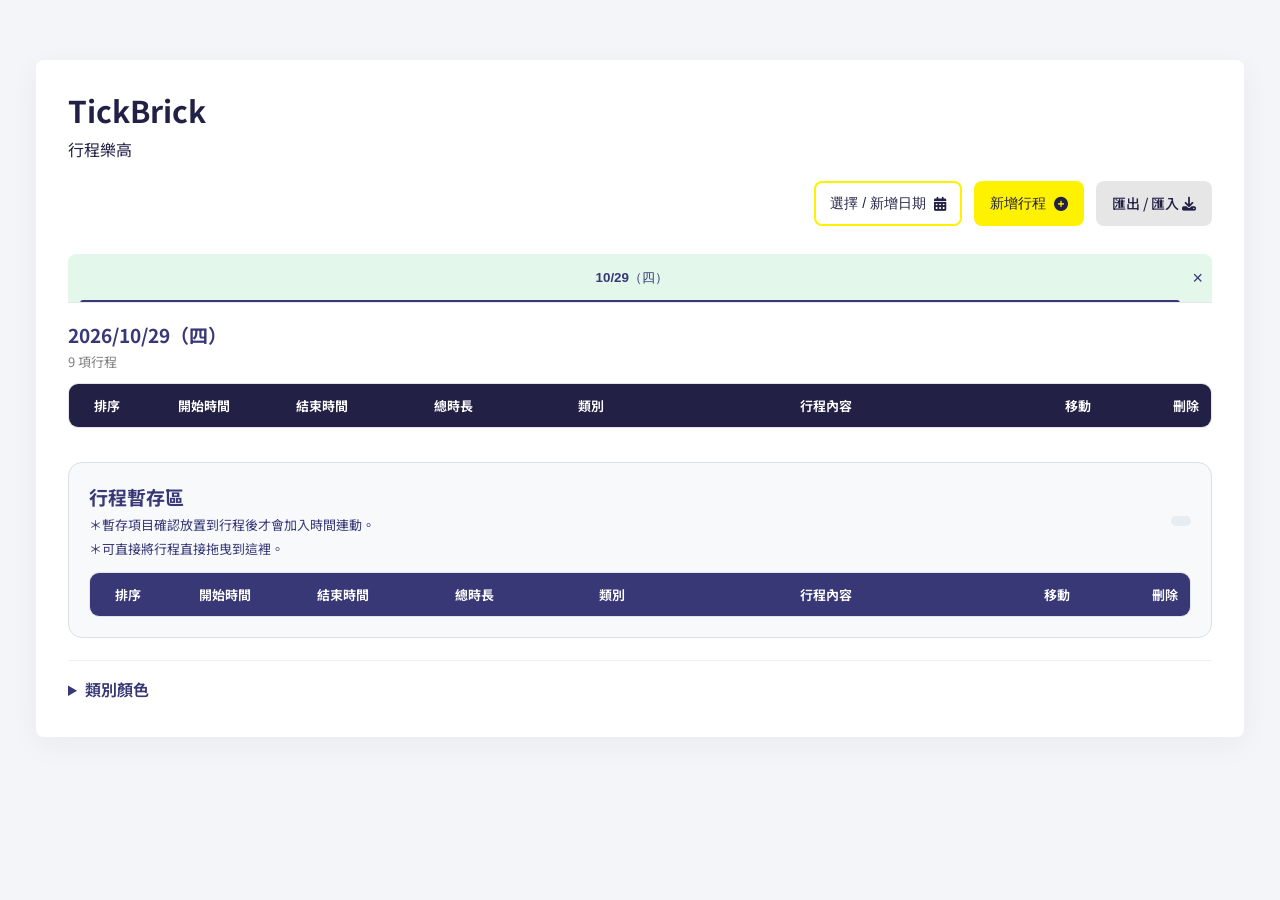
==== commit e5f656b5: "renew CSS + add font-family" ====
--- a/index.html
+++ b/index.html
@@ -19,6 +19,7 @@
   <meta name="twitter:image" content="https://irenewhc.github.io/TickBrick/TickBrick_LOGO_Y.png">
   <link rel="icon" type="image/png" href="TickBrick_LOGO_Y_N.png">
   <link rel="stylesheet" href="https://cdnjs.cloudflare.com/ajax/libs/font-awesome/6.5.1/css/all.min.css">
+  <link href="https://fonts.googleapis.com/css2?family=Noto+Sans+TC:wght@100..900&display=swap" rel="stylesheet">
   <link rel="stylesheet" href="style.css">
 </head>
 <body>
--- a/style.css
+++ b/style.css
@@ -1,6 +1,6 @@
 /* 基礎設定：字型、色彩變數與全域版面 */
 :root {
-    font-family: -apple-system, BlinkMacSystemFont, "Segoe UI", Roboto, sans-serif;
+    font-family:  "Noto Sans TC", -apple-system, BlinkMacSystemFont, "Segoe UI", Roboto, sans-serif;
     color: var(--color-purple-950);
     background: #f3f5f8;
     font-synthesis: none;
@@ -34,12 +34,11 @@
     --color-purple-800: #3D3B8E;
     --color-purple-900: #383877;
     --color-purple-950: #222145;
-
-
 }
 
 * {
-    box-sizing: border-box
+    box-sizing: border-box;
+    letter-spacing: 3%;
 }
 
 body {
@@ -301,14 +300,14 @@
 .export-menu summary {
     list-style: none;
     border-radius: 8px;
-    padding: 10px 15px;
+    padding: 12px 16px;
     font-weight: 500;
     cursor: pointer;
     color: var(--color-purple-950);
     background: var(--color-gray);
     transition: background .15s, transform .15s;
     font-size: 14px;
-    border: 1px solid var(--color-gray);
+    line-height: 1.5;
 }
 
 .export-menu summary::-webkit-details-marker {
@@ -611,6 +610,10 @@
 .category-select {
     width: 100%;
     min-height: 34px
+}
+
+.category-select option {
+    background-color: white;
 }
 
 .content-input {
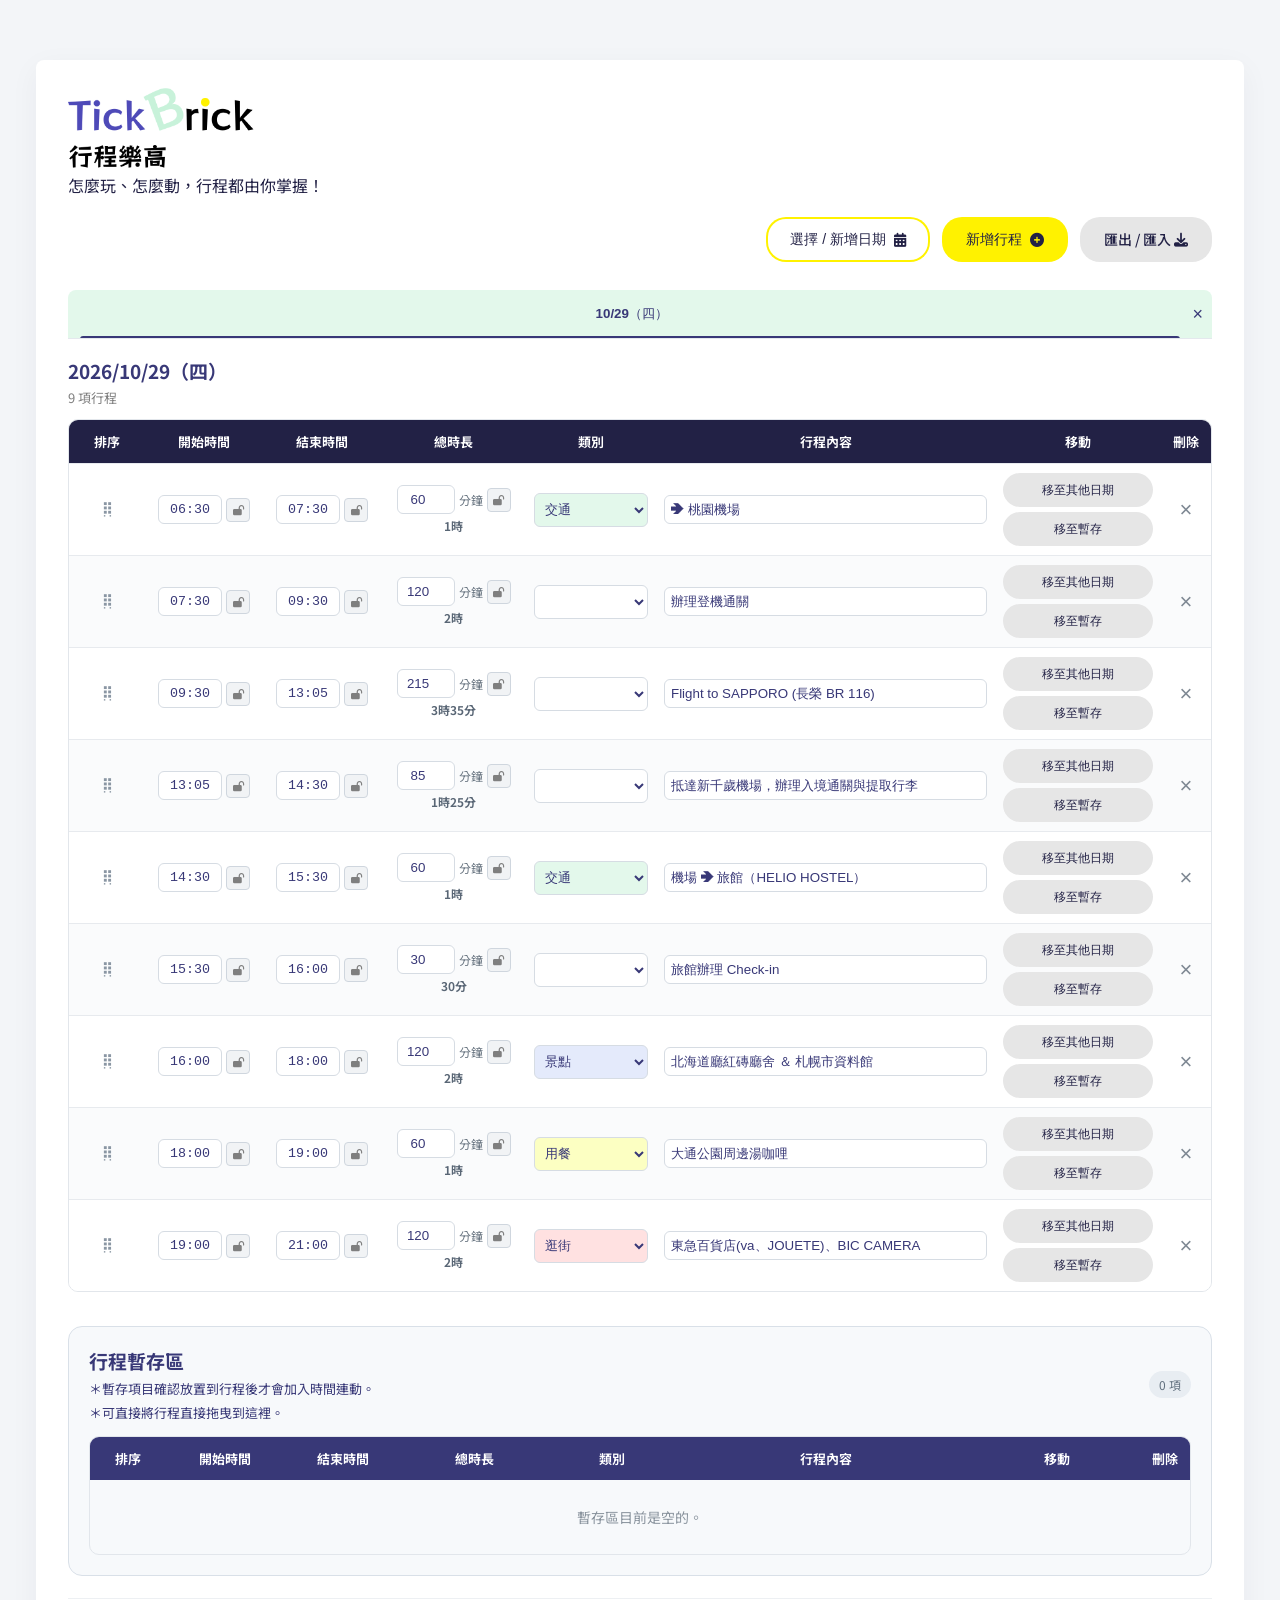
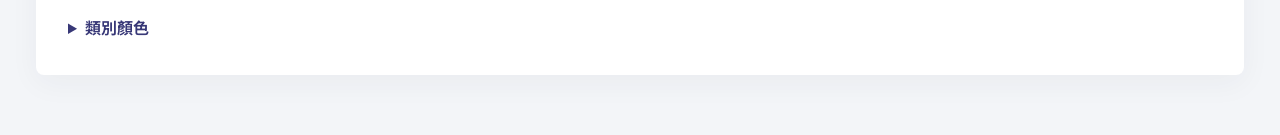
==== commit 2930fd86: "| 1.2.26~1.2.27 | 2026-10-05 | 更新頁首及匯出LOGO，button 規格 |" ====
--- a/index.html
+++ b/index.html
@@ -25,7 +25,7 @@
 <body>
   <main class="container">
     <header class="page-header">
-      <div><h1>TickBrick</h1><p class="subtitle">行程樂高</p></div>
+      <div><h1 class="brand-title"><span class="brand-logo-crop"><img src="LOGO_橫_字.png" alt="行程樂高 TickBrick"></span></h1><p class="subtitle">怎麼玩、怎麼動，行程都由你掌握！</p></div>
       <div class="header-actions">
         <button id="calendarToggle" class="button minor" type="button">選擇 / 新增日期  <i class="fa-solid fa-calendar-days"></i></button>
         <button id="addRowButton" class="button primary" type="button">新增行程 <i class="fa-solid fa-circle-plus"></i></button>
--- a/style.css
+++ b/style.css
@@ -76,6 +76,25 @@
     margin: 0 0 5px;
 }
 
+/* 頁首保留 h1 語意，裁切品牌圖檔本身的透明留白後顯示 80px 高的可見 LOGO。 */
+.brand-title {
+    margin: 0 0 5px;
+}
+
+.brand-logo-crop {
+    display: block;
+    width: 185.6px;
+    height: 80px;
+    overflow: hidden;
+}
+
+.brand-logo-crop img {
+    display: block;
+    width: 216px;
+    height: 110.4px;
+    transform: translate(-14.88px, -14.88px);
+}
+
 .subtitle {
     margin: 0;
     color: var(--color-purple-950);
@@ -97,8 +116,8 @@
     justify-content: center;
     gap: 8px;
     border: 0;
-    border-radius: 8px;
-    padding: 12px 16px;
+    border-radius: 20px;
+    padding: 12px 24px;
     font-size: 14px;
     font-weight: 500;
     line-height: 1.5;
@@ -299,8 +318,8 @@
 
 .export-menu summary {
     list-style: none;
-    border-radius: 8px;
-    padding: 12px 16px;
+    border-radius: 20px;
+    padding: 12px 24px;
     font-weight: 500;
     cursor: pointer;
     color: var(--color-purple-950);
@@ -1017,8 +1036,8 @@
         flex-direction: column
     }
 
-    h1 {
-        font-size: 25px
+    .brand-logo-crop {
+        max-width: 100%;
     }
 
     .header-actions {
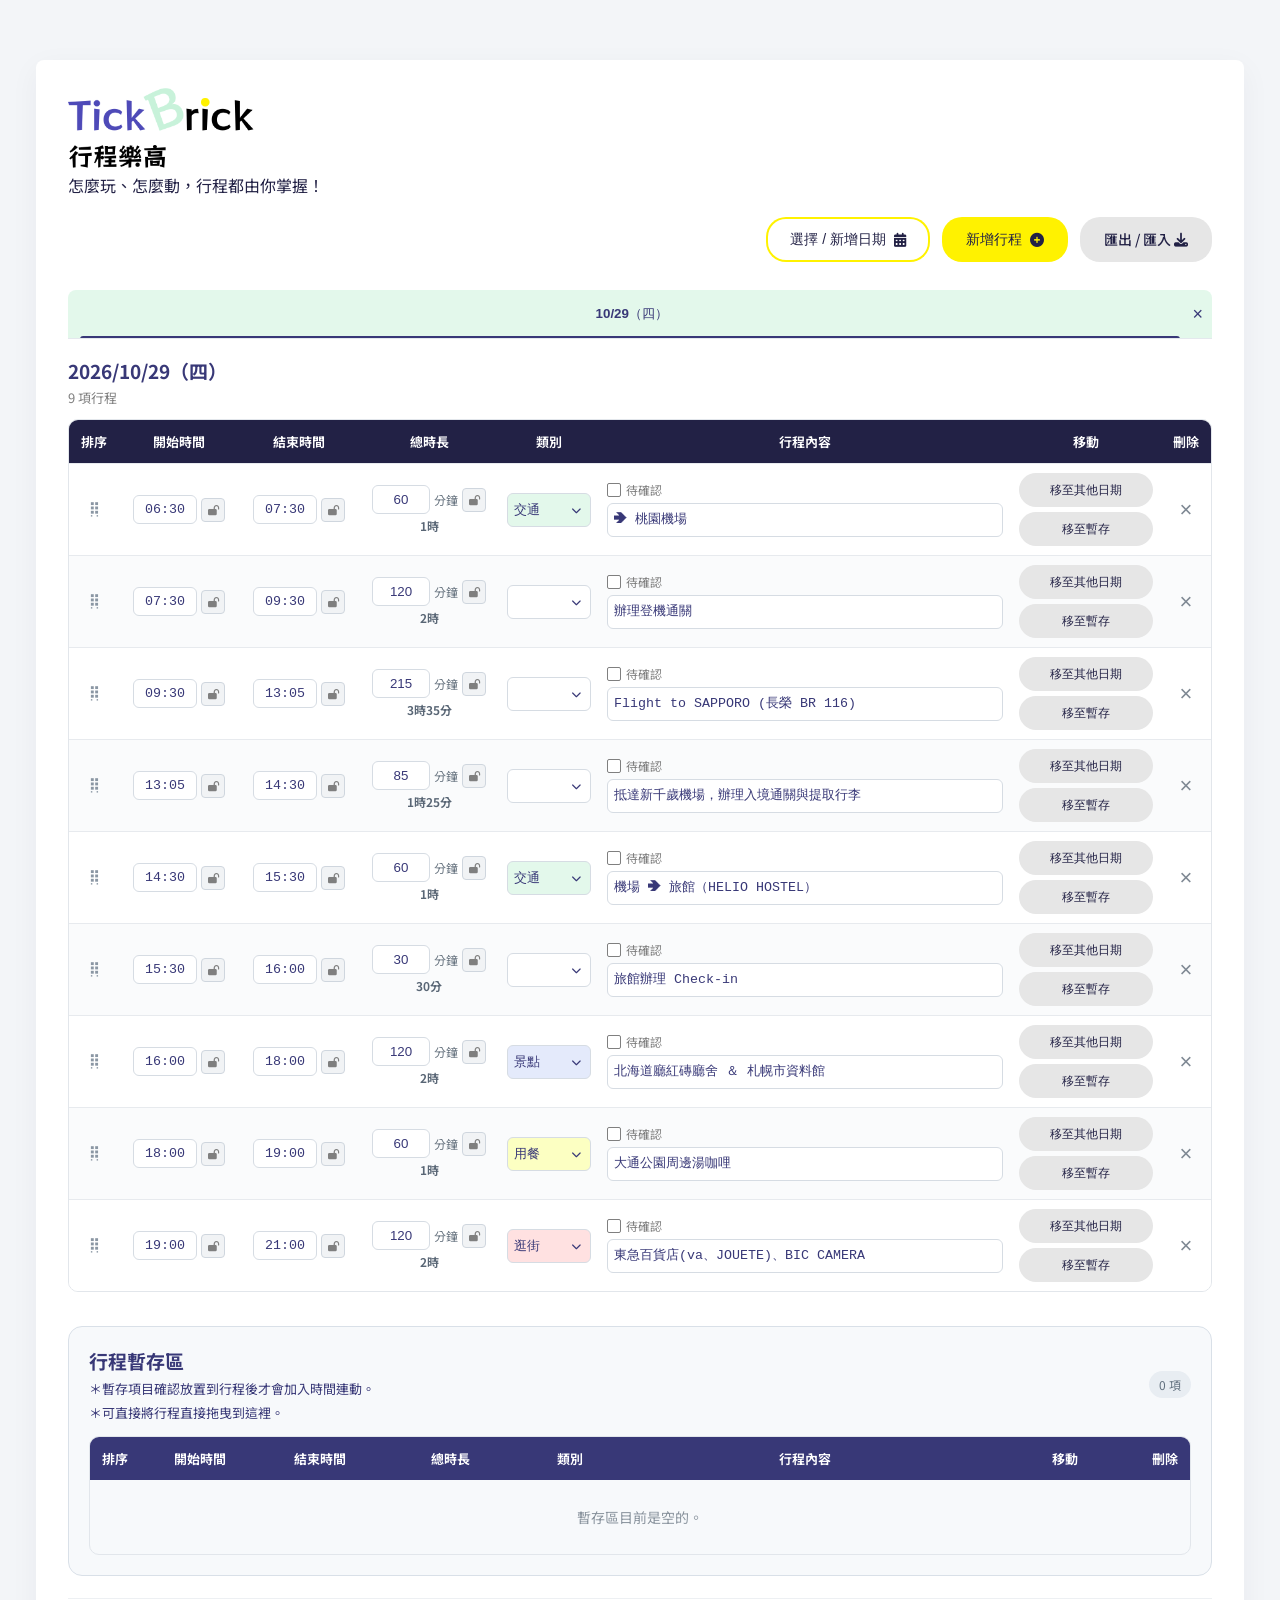
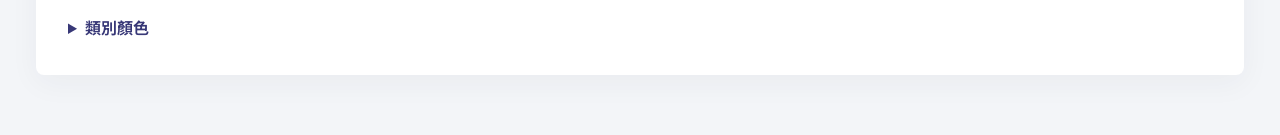
==== commit 5ba4ada8: "| 1.2.53~1.3.34 | 2026-10-15 | 行程修改燈箱統一改為滾輪燈箱，邏輯修正，css規範，滾輪順暢度調整；VIBE_CODING_RULES文件更新； |" ====
--- a/index.html
+++ b/index.html
@@ -23,7 +23,9 @@
   <link rel="stylesheet" href="style.css">
 </head>
 <body>
+  <!-- 應用程式主畫面：頁首操作、日期行程與暫存區。 -->
   <main class="container">
+    <!-- 品牌與全域操作：日期、新增行程及備份匯出。 -->
     <header class="page-header">
       <div><h1 class="brand-title"><span class="brand-logo-crop"><img src="LOGO_橫_字.png" alt="行程樂高 TickBrick"></span></h1><p class="subtitle">怎麼玩、怎麼動，行程都由你掌握！</p></div>
       <div class="header-actions">
@@ -47,10 +49,12 @@
       </div>
     </header>
 
+    <!-- 日期頁籤導覽。 -->
     <nav class="date-navigation" aria-label="行程日期">
       <div id="dateTabs" class="date-tabs" role="tablist"></div>
     </nav>
 
+    <!-- 目前日期的正式行程表。 -->
     <section class="day-section">
       <div class="section-heading"><div><h2 id="activeDateTitle"></h2><p id="daySummary"></p></div></div>
       <div class="table-wrap">
@@ -62,15 +66,19 @@
       </div>
     </section>
 
+    <!-- 尚未放入正式時間鏈的共用暫存區。 -->
     <section id="stagingSection" class="staging-section">
       <div class="section-heading"><div><h2>行程暫存區</h2><p class="staging-drop-hint">＊暫存項目確認放置到行程後才會加入時間連動。</p><p class="staging-drop-hint">＊可直接將行程直接拖曳到這裡。</p></div><span id="stagingCount" class="count-badge"></span></div>
       <div class="table-wrap"><table><thead><tr><th class="order-col">排序</th><th class="start-col">開始時間</th><th class="end-col">結束時間</th><th class="duration-col">總時長</th><th class="category-col">類別</th><th>行程內容</th><th class="move-col">移動</th><th class="delete-col">刪除</th></tr></thead><tbody id="stagingBody"></tbody></table><div id="emptyStaging" class="empty-state" hidden>暫存區目前是空的。</div></div>
     </section>
 
+    <!-- 類別顏色設定。 -->
     <section class="category-settings"><details><summary>類別顏色</summary><div id="categoryColors" class="category-color-list"></div></details></section>
   </main>
 
+  <!-- 共用確認、選擇與衝突提示燈箱。 -->
   <dialog id="appDialog" class="app-dialog"><form method="dialog"><h2 id="dialogTitle"></h2><div id="dialogContent"></div><div id="dialogActions" class="dialog-actions"></div></form></dialog>
+  <!-- 短暫系統提示。 -->
   <div id="toast" role="status" aria-live="polite"></div>
   <script src="script.js" defer></script>
 </body>
--- a/style.css
+++ b/style.css
@@ -29,6 +29,7 @@
 
     /* 藍紫色 (Purple) */
     --color-purple-300: #b0bef1;
+    --color-purple-50: #f0f4fd;
     --color-purple-200: #ced8f7;
     --color-purple-700: #4e4ab8;
     --color-purple-800: #3D3B8E;
@@ -347,7 +348,7 @@
     gap: 12px;
     min-width: 174px;
     padding: 16px;
-    background: #fff;
+    background: linear-gradient(var(--color-purple-50), var(--color-purple-50)) center / 100% 34px no-repeat, #fff;
     border: 1px solid var(--color-gray-light);
     border-radius: 12px;
     box-shadow: 0 50px 50px #24344724;
@@ -411,29 +412,26 @@
 }
 
 /* 表格欄位寬度 */
-.order-col {
-    width: 76px
+.order-col,
+.delete-col {
+    width: 50px;
 }
 
 .start-col,
 .end-col {
-    width: 118px
+    width: 120px;
 }
 
 .duration-col {
-    width: 145px
+    width: 140px;
 }
 
 .category-col {
-    width: 130px
+    width: 100px;
 }
 
 .move-col {
-    width: 166px
-}
-
-.delete-col {
-    width: 50px
+    width: 150px;
 }
 
 /* 行程列狀態與拖曳效果 */
@@ -449,30 +447,12 @@
     box-shadow: inset 0 3px var(--color-purple-700);
 }
 
-.schedule-row.touch-drop-before,
+.schedule-row.touch-drop-before {
+    box-shadow: inset 0 3px var(--color-purple-700)
+}
+
 .schedule-row.touch-drop-after {
-    position: relative
-}
-
-.schedule-row.touch-drop-before::before,
-.schedule-row.touch-drop-after::after {
-    content: "";
-    position: absolute;
-    z-index: 3;
-    left: 7px;
-    right: 7px;
-    height: 3px;
-    border-radius: 4px;
-    background: var(--color-purple-700);
-    pointer-events: none
-}
-
-.schedule-row.touch-drop-before::before {
-    top: -2px
-}
-
-.schedule-row.touch-drop-after::after {
-    bottom: -2px
+    box-shadow: inset 0 -3px var(--color-purple-700)
 }
 
 .schedule-row.row-dragging {
@@ -595,6 +575,173 @@
     font-weight: 650
 }
 
+.duration-display.duration-zero {
+    color: var(--color-pink-heavy)
+}
+
+.pending-duration-wheel {
+    box-sizing: border-box;
+    width: 180px;
+    height: 102px;
+    overflow-y: auto;
+    overflow-x: hidden;
+    overscroll-behavior: contain;
+    scrollbar-width: none;
+    display: inline-block;
+    margin: 0 6px;
+    vertical-align: middle;
+    padding-inline: 10px;
+    color: var(--color-purple-900);
+    background: linear-gradient(var(--color-purple-50), var(--color-purple-50)) center / 100% 34px no-repeat, #fff;
+    border: 0;
+    outline: none
+}
+
+.pending-duration-mode-wheel {
+    box-sizing: border-box;
+    width: 180px;
+    height: 102px;
+    overflow-y: auto;
+    overflow-x: hidden;
+    overscroll-behavior: contain;
+    scrollbar-width: none;
+    display: inline-block;
+    margin: 0 6px;
+    vertical-align: middle;
+    padding-inline: 10px;
+    color: var(--color-purple-900);
+    background: linear-gradient(var(--color-purple-50), var(--color-purple-50)) center / 100% 34px no-repeat, #fff;
+    border: 0;
+    outline: none
+}
+
+.pending-duration-wheel:focus-visible {
+    outline: 2px solid var(--color-purple-700);
+    outline-offset: 2px
+}
+
+.pending-duration-mode-wheel:focus-visible {
+    outline: 2px solid var(--color-purple-700);
+    outline-offset: 2px
+}
+
+.pending-duration-wheel.is-wide {
+    width: 350px
+}
+
+.pending-duration-wheel::before,
+.pending-duration-wheel::after {
+    content: "";
+    display: block;
+    height: 34px;
+    pointer-events: none
+}
+
+.pending-duration-mode-wheel::before,
+.pending-duration-mode-wheel::after {
+    content: "";
+    display: block;
+    height: 34px;
+    pointer-events: none
+}
+
+.pending-duration-option {
+    display: block;
+    width: 100%;
+    height: 34px;
+    overflow: hidden;
+    padding: 0 8px;
+    color: var(--color-gray-heavy);
+    font: inherit;
+    text-align: center;
+    text-overflow: ellipsis;
+    white-space: nowrap;
+    background: transparent;
+    border: 0;
+    opacity: .38;
+    cursor: pointer
+}
+
+.pending-duration-wheel::-webkit-scrollbar,
+.pending-duration-mode-wheel::-webkit-scrollbar,
+.time-option-wheel::-webkit-scrollbar { display: none }
+
+.pending-duration-option.selected {
+    color: var(--color-purple-900);
+    opacity: 1
+}
+
+.pending-duration-wheel.is-scrolling .pending-duration-option.selected:not(.is-centered),
+.pending-duration-mode-wheel.is-scrolling .pending-duration-option.selected:not(.is-centered) { color: var(--color-gray-heavy); opacity: .38 }
+.pending-duration-option.is-centered { color: var(--color-purple-900); opacity: 1 }
+
+.pending-duration-reason {
+    margin: 0
+}
+
+.dialog-warning-title {
+    display: inline-flex;
+    align-items: center;
+    gap: 8px
+}
+
+.dialog-warning-title-icon {
+    color: var(--color-yellow)
+}
+
+.pending-duration-no-candidates-heading,
+.pending-duration-no-candidates-recovery {
+    margin: 0
+}
+
+.pending-duration-no-candidates-reasons {
+    margin: 12px 0 24px
+}
+
+.pending-duration-no-candidates-reason {
+    display: flex;
+    align-items: baseline;
+    gap: 8px
+}
+
+.pending-duration-no-candidates-icon {
+    color: var(--color-pink-heavy)
+}
+
+.pending-duration-adjustment {
+    display: flex;
+    align-items: center;
+    height: 150px;
+    margin: 0;
+    padding-block: 24px;
+    white-space: nowrap
+}
+
+.pending-duration-result {
+    display: flex;
+    flex-direction: column;
+    align-items: flex-start;
+    height: 68px;
+    margin: 0;
+    overflow: hidden;
+    color: var(--color-red)
+}
+
+.pending-duration-preview-entry {
+    display: flex;
+    align-items: baseline;
+    gap: 8px;
+}
+
+.pending-duration-tag {
+    color: var(--color-pink-heavy);
+}
+
+.pending-duration-lock {
+    color: var(--color-purple-800);
+    font-weight: 500
+}
+
 .lock-btn {
     border: 1px solid #cfd6de;
     border-radius: 4px;
@@ -618,7 +765,8 @@
 }
 
 input,
-select {
+select,
+textarea {
     border: 1px solid #d6dce3;
     border-radius: 6px;
     padding: 6px;
@@ -626,19 +774,103 @@
     background: white
 }
 
+.category-select-wrapper {
+    position: relative;
+    width: 100%;
+}
+
 .category-select {
     width: 100%;
-    min-height: 34px
+    min-height: 34px;
+    appearance: none;
+    padding-right: 28px
+}
+
+.category-select-icon {
+    position: absolute;
+    top: 50%;
+    right: 10px;
+    color: var(--color-purple-900);
+    font-size: 10px;
+    pointer-events: none;
+    transform: translateY(-50%);
 }
 
 .category-select option {
     background-color: white;
+}
+
+.content-editor {
+    display: grid;
+    gap: 5px;
+    text-align: left
+}
+
+.confirmation-toggle {
+    display: inline-flex;
+    align-items: center;
+    justify-self: start;
+    gap: 5px;
+    color: var(--color-gray-heavy);
+    font-size: 12px;
+    line-height: 1.35;
+    white-space: nowrap
+}
+
+.confirmation-toggle input {
+    margin: 0;
+    appearance: none;
+    width: 14px;
+    height: 14px;
+    border: 1px solid var(--color-gray-heavy);
+    border-radius: 2px;
+    background: #fff;
+    display: grid;
+    place-content: center;
+    cursor: pointer
+}
+
+.confirmation-toggle input:checked {
+    border-color: var(--color-pink-heavy);
+    background: var(--color-pink-heavy)
+}
+
+.confirmation-toggle input:checked::after {
+    content: "";
+    width: 4px;
+    height: 7px;
+    border: solid #fff;
+    border-width: 0 2px 2px 0;
+    transform: rotate(45deg) translate(-1px, -1px)
+}
+
+.confirmation-toggle input:focus-visible {
+    outline: 2px solid var(--color-purple-700);
+    outline-offset: 2px
+}
+
+@media (forced-colors: active) {
+    .confirmation-toggle input {
+        appearance: auto;
+    }
 }
 
 .content-input {
     width: 100%;
     min-width: 170px;
-    text-align: left
+    min-height: 34px;
+    resize: none;
+    overflow-x: hidden;
+    overflow-y: hidden;
+    text-align: left;
+    white-space: pre-wrap;
+    overflow-wrap: break-word;
+    word-break: normal;
+    line-height: 1.5
+}
+
+.content-input.confirmation-pending {
+    border-color: var(--color-pink-heavy)
 }
 
 .row-actions {
@@ -857,9 +1089,17 @@
     width: min(520px, calc(100% - 30px));
     border: 0;
     border-radius: 14px;
-    padding: 24px;
+    padding: 40px;
     box-shadow: 0 22px 70px #1c2a3b38;
     color: var(--color-purple-950);
+}
+
+.app-dialog.pending-duration-dialog {
+    width: min(900px, calc(100% - 30px));
+}
+
+.app-dialog.time-option-dialog {
+    width: min(900px, calc(100% - 30px));
 }
 
 .app-dialog::backdrop {
@@ -906,6 +1146,49 @@
     align-self: flex-end;
     margin-top: 9px
 }
+
+.dialog-actions.pending-duration-actions {
+    align-items: center;
+    flex-wrap: nowrap;
+    justify-content: flex-end
+}
+
+.dialog-actions.pending-duration-actions .button {
+    align-self: auto;
+    flex: 0 0 auto;
+    white-space: nowrap
+}
+
+.dialog-actions.pending-duration-actions .dialog-cancel {
+    align-self: auto;
+    margin-top: 0
+}
+
+/* 時間欄位多方式燈箱：句中滾輪只在可變位置出現，窄螢幕可自然換行。 */
+.time-option-copy { line-height: 2.35; color: var(--color-purple-950) }
+.time-option-intro { margin: 0 0 12px; line-height: 1.6 }
+.time-option-lock { color: var(--color-purple-700); font-weight: 500 }
+.time-option-wheel { box-sizing: border-box; display: inline-block; height: 102px; max-width: 100%; vertical-align: middle; overflow-y: auto; overflow-x: hidden; overscroll-behavior: contain; scrollbar-width: none; border: 0; border-radius: 6px; background: linear-gradient(var(--color-purple-50), var(--color-purple-50)) center / 100% 34px no-repeat, #fff }
+.time-option-wheel[data-position="0"] { width: 150px }
+.time-option-wheel[data-position="1"], .time-option-wheel[data-position="2"] { width: 350px }
+.time-option-wheel::before, .time-option-wheel::after { content: ""; display: block; height: 34px; pointer-events: none }
+.time-option-wheel:focus-visible { outline: 0 }
+.time-option-wheel-value { display: block; width: 100%; height: 34px; border: 0; background: transparent; color: var(--color-gray-heavy); font: inherit; padding: 0 9px; cursor: pointer; text-align: center; overflow: hidden; text-overflow: ellipsis; white-space: nowrap; opacity: .38 }
+.time-option-wheel-value.selected { color: var(--color-purple-900); opacity: 1 }
+.time-option-wheel.is-scrolling .time-option-wheel-value.selected:not(.is-centered) { color: var(--color-gray-heavy); opacity: .38 }
+.time-option-wheel-value.is-centered { color: var(--color-purple-900); opacity: 1 }
+.time-option-wheel-value:focus-visible { outline: 0 }
+.time-option-preview { --time-option-preview-scrollbar-reserve: 17px; display: flex; flex-direction: column; align-items: flex-start; box-sizing: border-box; height: calc(8em - 3.2px + var(--time-option-preview-scrollbar-reserve)); margin: 20px 0 0; overflow-x: auto; overflow-y: hidden; scrollbar-gutter: stable; color: var(--color-red); line-height: 1.6 }
+.time-option-preview-entry { display: flex; flex: 0 0 1.6em; align-items: baseline; width: 100%; min-width: 0; gap: 0; white-space: nowrap }
+.time-option-preview-tag { flex: 0 0 auto; margin-right: 8px; color: var(--color-pink-heavy) }
+.time-option-preview-name { flex: 0 0 auto; white-space: nowrap }
+.time-option-preview-name.is-long { display: grid; grid-template-columns: max-content minmax(0, max-content) max-content; flex: 0 1 auto; min-width: min-content }
+.time-option-preview-name-prefix, .time-option-preview-name-ellipsis { flex: 0 0 auto }
+.time-option-preview-name-suffix { flex: 0 1 auto; min-width: 0; overflow: hidden; white-space: nowrap }
+.time-option-preview-details { flex: 0 0 auto; white-space: nowrap }
+.time-option-preview-summary { flex: 0 0 auto; margin-top: auto; font-size: calc(1em - 2px) }
+.dialog-actions.time-option-wheel-actions { justify-content: flex-end; flex-wrap: wrap }
+.dialog-primary-hidden { visibility: hidden; pointer-events: none }
 
 .date-choice {
     display: grid;
@@ -932,6 +1215,22 @@
 .conflict-message {
     color: var(--color-red);
     font-weight: 700
+}
+
+.conflict-reasons {
+    display: grid;
+    gap: 8px
+}
+
+.conflict-reason {
+    display: flex;
+    align-items: baseline;
+    gap: 8px
+}
+
+.conflict-reason-icon {
+    flex: 0 0 auto;
+    color: var(--color-pink-heavy)
 }
 
 .conflict-hint {
@@ -1005,7 +1304,7 @@
     transform: translate(-50%, 15px);
     opacity: 0;
     pointer-events: none;
-    background: var(--color-purple-200);
+    background: var(--color-yellow-bg);
     color: var(--color-purple-900);
     padding: 11px 18px;
     border-radius: 9px;
@@ -1157,3 +1456,9 @@
         margin: 0
     }
 }
+.pending-duration-preview-entry { min-width: 0; max-width: 100%; white-space: nowrap }
+.pending-duration-preview-name { flex: 0 0 auto; white-space: nowrap }
+.pending-duration-preview-name.is-long { display: grid; grid-template-columns: max-content minmax(0, max-content) max-content; flex: 0 1 auto; min-width: min-content }
+.pending-duration-preview-name-prefix, .pending-duration-preview-name-ellipsis { flex: 0 0 auto }
+.pending-duration-preview-name-suffix { min-width: 0; overflow: hidden; white-space: nowrap }
+.pending-duration-preview-details { flex: 0 0 auto; white-space: nowrap }
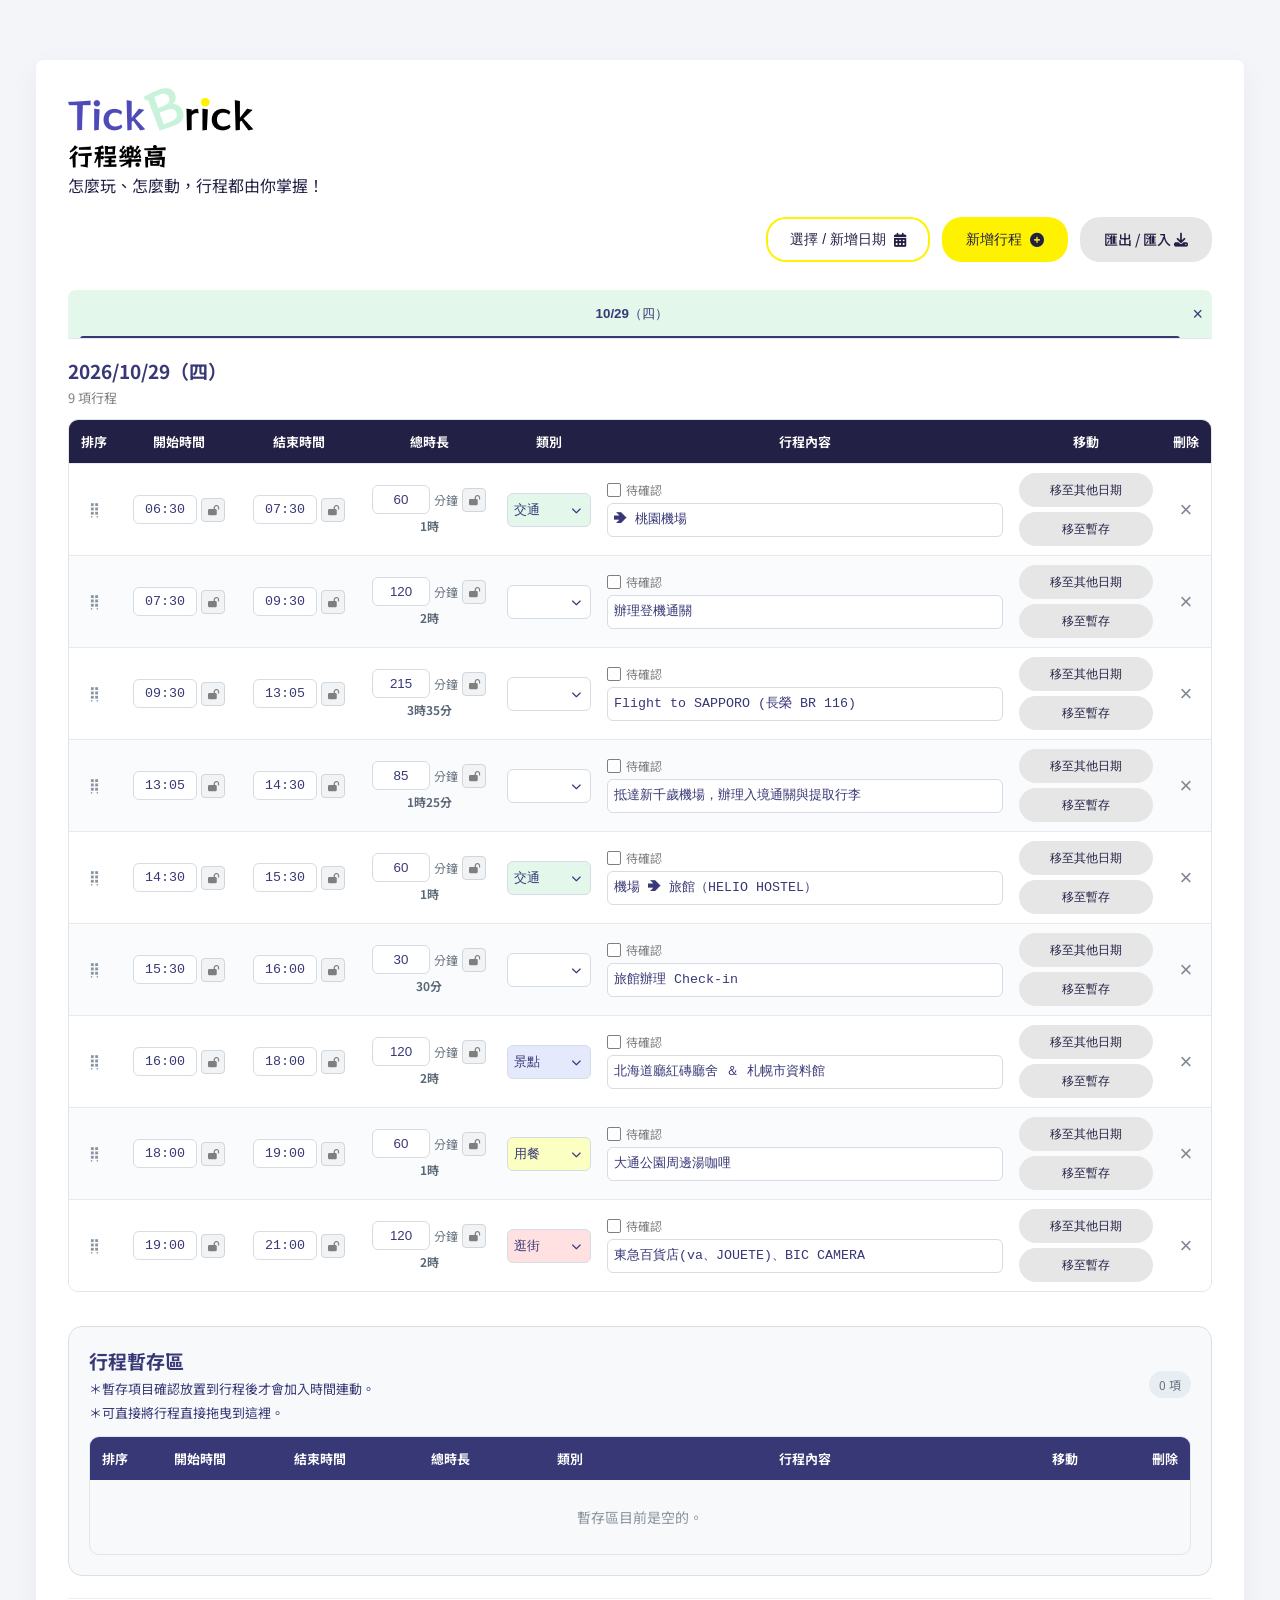
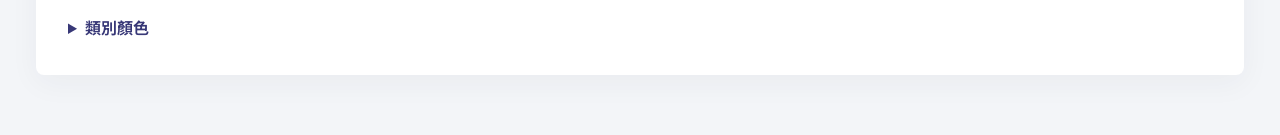
==== commit 2790902f: "| 1.3.36~1.3.39 | 2026-10-20 | 行程表結構重構：當日行程與暫存區由 `table`／`tr`／`td` 改為共用八欄 `div + CSS Grid＆Flex` |" ====
--- a/index.html
+++ b/index.html
@@ -54,14 +54,14 @@
       <div id="dateTabs" class="date-tabs" role="tablist"></div>
     </nav>
 
-    <!-- 目前日期的正式行程表。 -->
+    <!-- 目前日期的正式行程 Grid 清單。 -->
     <section class="day-section">
       <div class="section-heading"><div><h2 id="activeDateTitle"></h2><p id="daySummary"></p></div></div>
-      <div class="table-wrap">
-        <table id="itineraryTable">
-          <thead><tr><th class="order-col">排序</th><th class="start-col">開始時間</th><th class="end-col">結束時間</th><th class="duration-col">總時長</th><th class="category-col">類別</th><th>行程內容</th><th class="move-col">移動</th><th class="delete-col">刪除</th></tr></thead>
-          <tbody id="tableBody"></tbody>
-        </table>
+      <div class="schedule-wrap">
+        <div id="itineraryGrid" class="schedule-grid" role="table" aria-label="當日行程">
+          <div class="schedule-header" role="row"><div class="order-col" role="columnheader">排序</div><div class="start-col" role="columnheader">開始時間</div><div class="end-col" role="columnheader">結束時間</div><div class="duration-col" role="columnheader">總時長</div><div class="category-col" role="columnheader">類別</div><div role="columnheader">行程內容</div><div class="move-col" role="columnheader">移動</div><div class="delete-col" role="columnheader">刪除</div></div>
+          <div id="tableBody" class="schedule-body" role="rowgroup"></div>
+        </div>
         <div id="emptyDay" class="empty-state" hidden>這一天目前沒有行程。你可以新增行程，或將暫存項目放到這一天。</div>
       </div>
     </section>
@@ -69,7 +69,7 @@
     <!-- 尚未放入正式時間鏈的共用暫存區。 -->
     <section id="stagingSection" class="staging-section">
       <div class="section-heading"><div><h2>行程暫存區</h2><p class="staging-drop-hint">＊暫存項目確認放置到行程後才會加入時間連動。</p><p class="staging-drop-hint">＊可直接將行程直接拖曳到這裡。</p></div><span id="stagingCount" class="count-badge"></span></div>
-      <div class="table-wrap"><table><thead><tr><th class="order-col">排序</th><th class="start-col">開始時間</th><th class="end-col">結束時間</th><th class="duration-col">總時長</th><th class="category-col">類別</th><th>行程內容</th><th class="move-col">移動</th><th class="delete-col">刪除</th></tr></thead><tbody id="stagingBody"></tbody></table><div id="emptyStaging" class="empty-state" hidden>暫存區目前是空的。</div></div>
+      <div class="schedule-wrap"><div id="stagingGrid" class="schedule-grid" role="table" aria-label="行程暫存區"><div class="schedule-header" role="row"><div class="order-col" role="columnheader">排序</div><div class="start-col" role="columnheader">開始時間</div><div class="end-col" role="columnheader">結束時間</div><div class="duration-col" role="columnheader">總時長</div><div class="category-col" role="columnheader">類別</div><div role="columnheader">行程內容</div><div class="move-col" role="columnheader">移動</div><div class="delete-col" role="columnheader">刪除</div></div><div id="stagingBody" class="schedule-body" role="rowgroup"></div></div><div id="emptyStaging" class="empty-state" hidden>暫存區目前是空的。</div></div>
     </section>
 
     <!-- 類別顏色設定。 -->
--- a/style.css
+++ b/style.css
@@ -348,7 +348,7 @@
     gap: 12px;
     min-width: 174px;
     padding: 16px;
-    background: linear-gradient(var(--color-purple-50), var(--color-purple-50)) center / 100% 34px no-repeat, #fff;
+    background: #fff;
     border: 1px solid var(--color-gray-light);
     border-radius: 12px;
     box-shadow: 0 50px 50px #24344724;
@@ -358,7 +358,7 @@
     white-space: nowrap;
 }
 
-/* 行程區段與表格基礎 */
+/* 行程區段與八欄 Grid 基礎 */
 .day-section {
     margin-bottom: 32px;
 }
@@ -383,32 +383,42 @@
     margin: 0
 }
 
-.table-wrap {
+.schedule-wrap {
     overflow-x: auto;
     border: 1px solid #e2e6eb;
     border-radius: 10px;
 }
 
-table {
+.schedule-grid {
     width: 100%;
-    border-collapse: collapse;
-    min-width: 760px
-}
-
-th {
+    min-width: 1000px
+}
+
+.schedule-header,
+.schedule-row {
+    display: grid;
+    grid-template-columns: 50px 120px 120px 140px 100px minmax(170px, 1fr) 150px 50px;
+}
+
+.schedule-header {
     background: #222145;
     color: #fff;
     font-size: 13px;
     font-weight: 650;
+    text-align: center;
+}
+
+.schedule-header > div {
     padding: 12px 9px;
-    text-align: center
-}
-
-td {
+}
+
+.schedule-row > div {
     border-top: 1px solid #e7eaee;
     padding: 9px 8px;
     text-align: center;
-    vertical-align: middle
+    display: flex;
+    align-items: center;
+    justify-content: center;
 }
 
 /* 表格欄位寬度 */
@@ -503,7 +513,8 @@
 }
 
 .order-cell {
-    touch-action: none
+    touch-action: none;
+    flex-direction: column
 }
 
 .touch-drag-preview {
@@ -517,11 +528,9 @@
     transform: translate(-9999px, -9999px)
 }
 
-.touch-drag-preview table {
-    width: 100%;
+.touch-drag-preview .schedule-row {
     min-width: 0;
-    border-collapse: collapse;
-    background: #fff
+    background: #fff;
 }
 
 .touch-drag-preview .date-tab {
@@ -803,6 +812,7 @@
 .content-editor {
     display: grid;
     gap: 5px;
+    width: 100%;
     text-align: left
 }
 
@@ -878,7 +888,8 @@
     flex-direction: column;
     align-items: center;
     justify-content: center;
-    gap: 5px
+    gap: 5px;
+    width: 100%
 }
 
 .row-actions .button {
@@ -940,7 +951,7 @@
     margin-bottom: 14px
 }
 
-.staging-section th {
+.staging-section .schedule-header {
     background: var(--color-purple-900)
 }
 
@@ -1432,21 +1443,21 @@
         display: none
     }
 
-    .table-wrap {
+    .schedule-wrap {
         overflow: visible;
         border: 0
     }
 
-    table {
+    .schedule-grid {
         min-width: 0
     }
 
-    th,
-    td {
+    .schedule-header > div,
+    .schedule-row > div {
         border: 1px solid #bbb
     }
 
-    th {
+    .schedule-header {
         background: #ddd;
         color: #222;
         print-color-adjust: exact
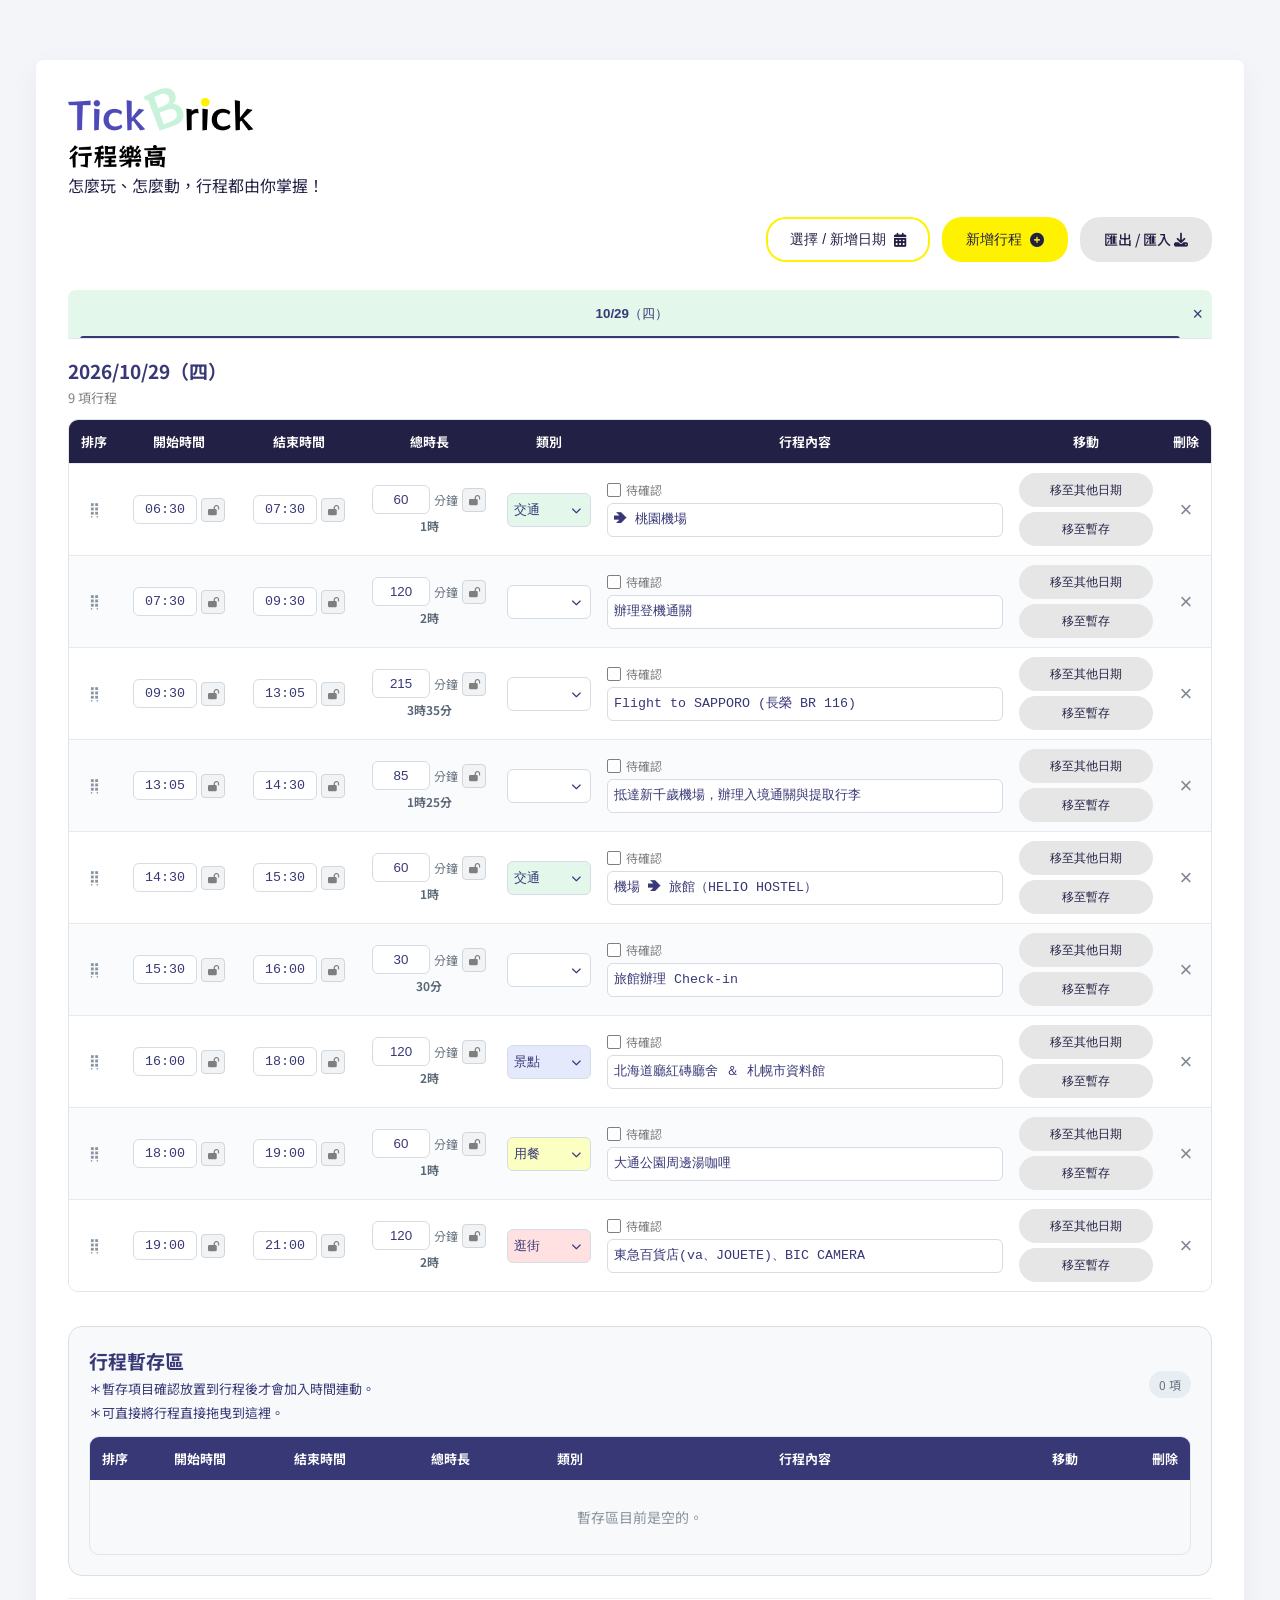
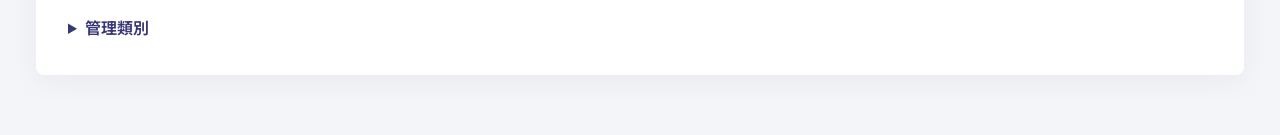
==== commit ac91db05: "| 1.3.49～1.3.59 | 2026-10-23 | 將script程式依照功能分為12類，並補齊備註及規格書等相關文件。新增類別名稱更改功能＋兩個更改入口。 |" ====
--- a/index.html
+++ b/index.html
@@ -72,8 +72,8 @@
       <div class="schedule-wrap"><div id="stagingGrid" class="schedule-grid" role="table" aria-label="行程暫存區"><div class="schedule-header" role="row"><div class="order-col" role="columnheader">排序</div><div class="start-col" role="columnheader">開始時間</div><div class="end-col" role="columnheader">結束時間</div><div class="duration-col" role="columnheader">總時長</div><div class="category-col" role="columnheader">類別</div><div role="columnheader">行程內容</div><div class="move-col" role="columnheader">移動</div><div class="delete-col" role="columnheader">刪除</div></div><div id="stagingBody" class="schedule-body" role="rowgroup"></div></div><div id="emptyStaging" class="empty-state" hidden>暫存區目前是空的。</div></div>
     </section>
 
-    <!-- 類別顏色設定。 -->
-    <section class="category-settings"><details><summary>類別顏色</summary><div id="categoryColors" class="category-color-list"></div></details></section>
+    <!-- 類別管理。 -->
+    <section class="category-settings"><details id="categorySettings"><summary>管理類別</summary><p class="category-manager-instruction">＊類別名稱、顏色可直接編輯，點擊儲存後生效。</p><div id="categoryColors" class="category-color-list"></div></details></section>
   </main>
 
   <!-- 共用確認、選擇與衝突提示燈箱。 -->
--- a/style.css
+++ b/style.css
@@ -485,7 +485,9 @@
 }
 
 /* 行程欄位、鎖定與操作按鈕 */
-.conflict-field-highlight {
+.conflict-field-highlight,
+.time-input-invalid,
+.duration-input-invalid {
     background: var(--color-yellow-bg);
     /* border: 1px solid var(--color-yellow-hover); */
     font-weight: 700
@@ -977,24 +979,150 @@
 }
 
 .category-color-list {
-    display: flex;
-    gap: 18px;
+    display: grid;
+    gap: 8px;
+    padding: 16px 4px 2px
+}
+
+.category-manager-row {
+    display: flex;
     flex-wrap: wrap;
-    padding: 16px 4px 2px
-}
-
-.category-color {
-    display: flex;
-    align-items: center;
+    align-items: start;
     gap: 8px;
     font-size: 13px
 }
 
-.category-color input {
-    width: 36px;
-    height: 28px;
-    padding: 2px;
+.category-name-area {
+    flex: 0 1 240px;
+    min-width: 160px
+}
+
+.category-name-area {
+    display: grid;
+    gap: 4px
+}
+
+.category-name-area input[type="text"] {
+    box-sizing: border-box;
+    min-width: 0;
+    height: 34px
+}
+
+.category-name-units {
+    display: flex;
+    justify-self: stretch;
+    justify-content: space-between;
+    color: var(--color-gray-heavy);
+    font-size: 12px;
+    white-space: nowrap
+}
+
+.category-name-limit {
+    color: var(--color-red)
+}
+
+.category-name-count {
+    margin-left: auto
+}
+
+.category-manager-row input[type="color"] {
+    flex: 0 0 32px;
+    box-sizing: border-box;
+    width: 32px;
+    height: 34px;
+    padding: 0;
+    border: 0;
+    border-radius: 6px;
+    background: transparent
+}
+
+.category-manager-row input[type="color"] {
     cursor: pointer
+}
+
+.category-manager-row input[type="color"]::-webkit-color-swatch-wrapper,
+.category-create-dialog input[type="color"]::-webkit-color-swatch-wrapper {
+    padding: 0;
+    border: 0;
+    border-radius: 6px;
+    overflow: hidden
+}
+
+.category-manager-row input[type="color"]::-webkit-color-swatch,
+.category-create-dialog input[type="color"]::-webkit-color-swatch {
+    width: 100%;
+    height: 100%;
+    border: 0;
+    border-radius: 6px
+}
+
+.category-manager-add {
+    margin-top: 0
+}
+
+.category-draft-message {
+    min-height: 1.2em;
+    margin: 0;
+    color: var(--color-red);
+    font-size: 12px
+}
+
+.category-manager-actions {
+    display: flex;
+    flex: 0 0 auto;
+    margin-left: 12px;
+    gap: 8px
+}
+
+.category-action {
+    box-sizing: border-box;
+    width: 38px;
+    height: 38px;
+    min-width: 38px;
+    padding: 0;
+    border-radius: 20px;
+    font-size: 16px
+}
+
+.category-action[hidden] {
+    display: none
+}
+
+.category-manager-instruction {
+    margin: 12px 4px 0;
+    color: var(--color-gray-heavy);
+    font-size: 12px
+}
+
+.category-create-dialog {
+    display: grid;
+    grid-template-columns: minmax(0, 1fr) 34px;
+    gap: 12px;
+    align-items: center
+}
+
+.category-create-dialog input[type="text"] {
+    box-sizing: border-box;
+    height: 34px
+}
+
+.category-create-dialog input[type="color"] {
+    box-sizing: border-box;
+    width: 34px;
+    height: 34px;
+    padding: 0;
+    border: 0;
+    border-radius: 6px;
+    background: transparent;
+    cursor: pointer
+}
+
+.category-create-dialog .category-name-units {
+    grid-column: 1 / -1
+}
+
+.category-create-dialog .category-draft-message {
+    grid-column: 1 / -1
 }
 
 /* 日曆 */
